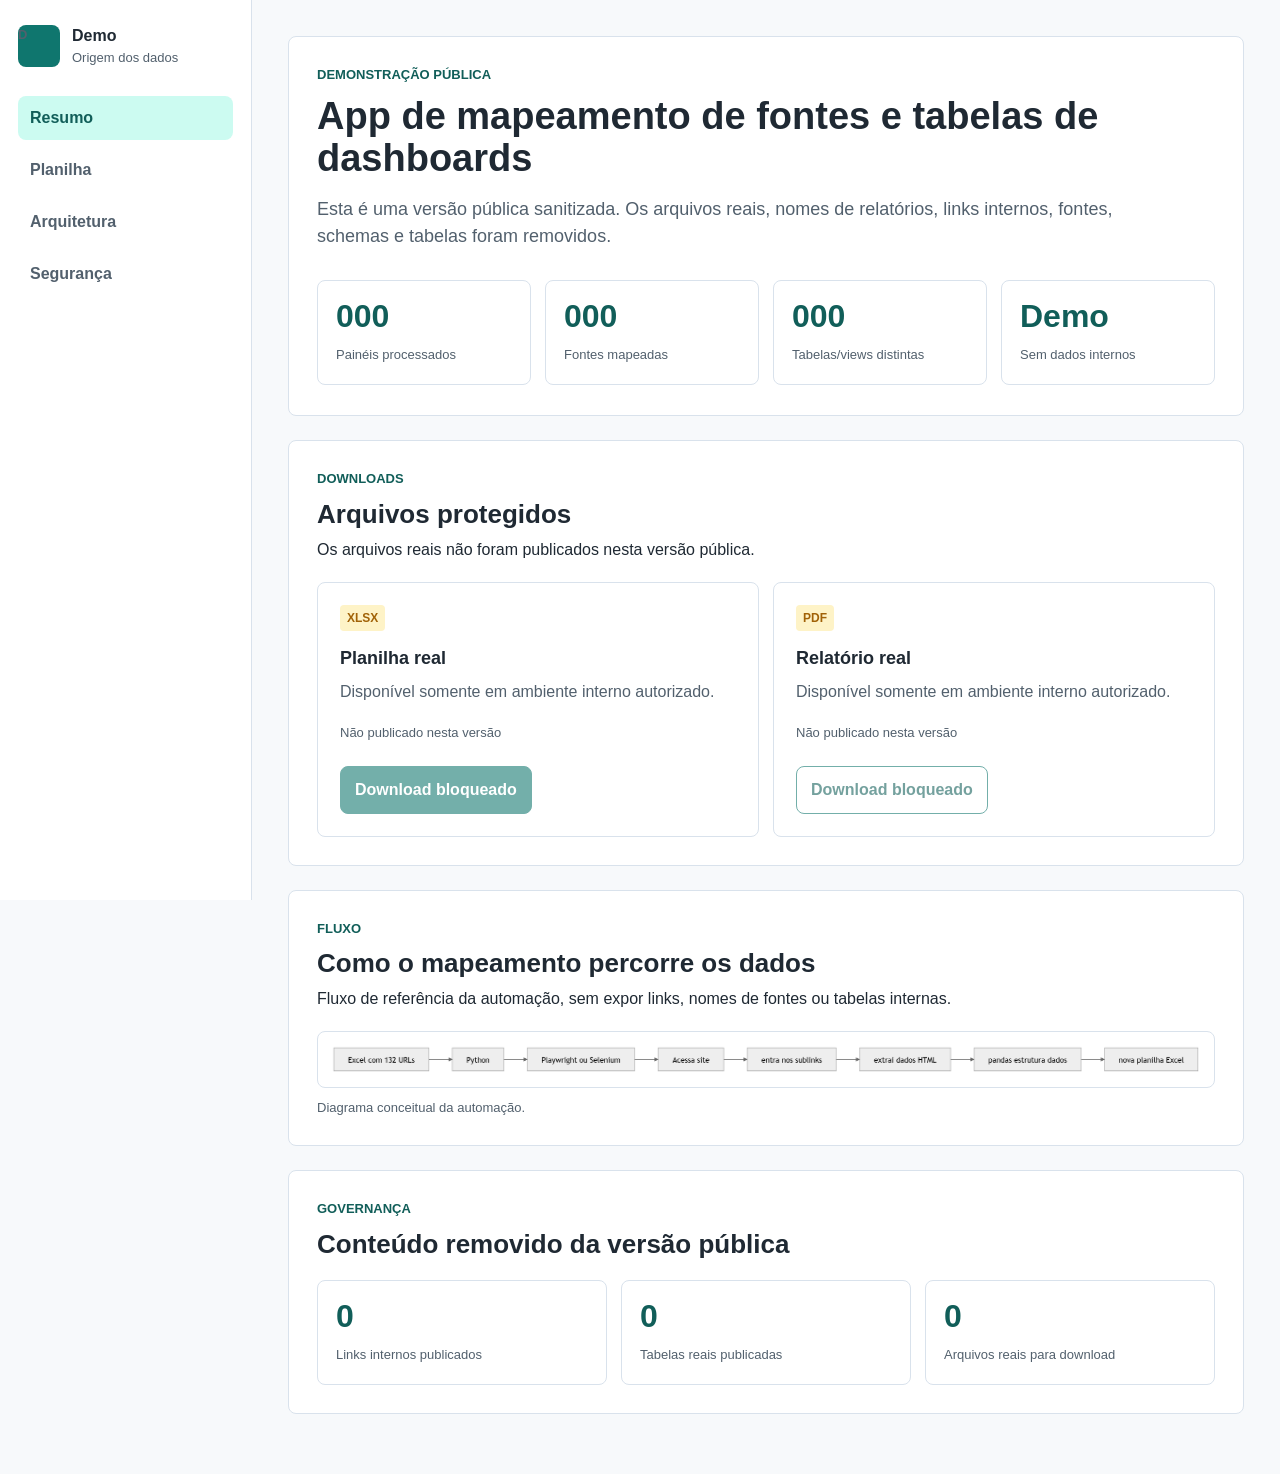
==== index.html @ f9f320c0 "Publica demo sanitizada do app" ====
<!doctype html>
<html lang="pt-BR">
<head>
  <meta charset="utf-8">
  <meta name="viewport" content="width=device-width, initial-scale=1">
  <title>Demo - Mapeamento de Dashboards</title>
  <link rel="stylesheet" href="./styles.css">
</head>
<body>
  <aside class="sidebar" aria-label="Menu principal">
    <div class="brand">
      <span class="brand-mark">D</span>
      <div>
        <strong>Demo</strong>
        <span>Origem dos dados</span>
      </div>
    </div>

    <nav>
      <a class="nav-item active" href="#resumo">Resumo</a>
      <a class="nav-item" href="#planilha">Planilha</a>
      <a class="nav-item" href="#arquitetura">Arquitetura</a>
      <a class="nav-item" href="#seguranca">Segurança</a>
    </nav>
  </aside>

  <main class="content">
    <section class="intro" id="resumo">
      <p class="eyebrow">Demonstração pública</p>
      <h1>App de mapeamento de fontes e tabelas de dashboards</h1>
      <p class="lead">
        Esta é uma versão pública sanitizada. Os arquivos reais, nomes de relatórios, links internos, fontes, schemas e tabelas foram removidos.
      </p>

      <div class="metrics" aria-label="Números de demonstração">
        <article class="metric">
          <strong>000</strong>
          <span>Painéis processados</span>
        </article>
        <article class="metric">
          <strong>000</strong>
          <span>Fontes mapeadas</span>
        </article>
        <article class="metric">
          <strong>000</strong>
          <span>Tabelas/views distintas</span>
        </article>
        <article class="metric">
          <strong>Demo</strong>
          <span>Sem dados internos</span>
        </article>
      </div>
    </section>

    <section id="planilha" class="section-block">
      <div class="section-heading">
        <p class="eyebrow">Downloads</p>
        <h2>Arquivos protegidos</h2>
        <p>Os arquivos reais não foram publicados nesta versão pública.</p>
      </div>

      <div class="download-grid">
        <article class="download-card">
          <div>
            <span class="file-type">XLSX</span>
            <h3>Planilha real</h3>
            <p>Disponível somente em ambiente interno autorizado.</p>
            <span class="file-meta">Não publicado nesta versão</span>
          </div>
          <button class="button disabled" type="button" disabled>Download bloqueado</button>
        </article>

        <article class="download-card">
          <div>
            <span class="file-type">PDF</span>
            <h3>Relatório real</h3>
            <p>Disponível somente em ambiente interno autorizado.</p>
            <span class="file-meta">Não publicado nesta versão</span>
          </div>
          <button class="button secondary disabled" type="button" disabled>Download bloqueado</button>
        </article>
      </div>
    </section>

    <section id="arquitetura" class="section-block">
      <div class="section-heading">
        <p class="eyebrow">Fluxo</p>
        <h2>Como o mapeamento percorre os dados</h2>
        <p>Fluxo de referência da automação, sem expor links, nomes de fontes ou tabelas internas.</p>
      </div>
      <figure class="architecture">
        <img src="./assets/arquitetura_automacao.png" alt="Fluxo da automação de mapeamento de dashboards">
        <figcaption>Diagrama conceitual da automação.</figcaption>
      </figure>
    </section>

    <section id="seguranca" class="section-block">
      <div class="section-heading">
        <p class="eyebrow">Governança</p>
        <h2>Conteúdo removido da versão pública</h2>
      </div>

      <div class="review-list">
        <article>
          <strong>0</strong>
          <span>Links internos publicados</span>
        </article>
        <article>
          <strong>0</strong>
          <span>Tabelas reais publicadas</span>
        </article>
        <article>
          <strong>0</strong>
          <span>Arquivos reais para download</span>
        </article>
      </div>
    </section>
  </main>
</body>
</html>
---- styles.css ----
:root {
  --ink: #1f2933;
  --muted: #52606d;
  --line: #d9e2ec;
  --panel: #ffffff;
  --page: #f7f9fb;
  --accent: #0f766e;
  --accent-strong: #115e59;
  --accent-soft: #ccfbf1;
  --gold: #a16207;
  --radius: 8px;
}

* {
  box-sizing: border-box;
}

html {
  scroll-behavior: smooth;
}

body {
  background: var(--page);
  color: var(--ink);
  font-family: Arial, Helvetica, sans-serif;
  font-size: 16px;
  letter-spacing: 0;
  line-height: 1.5;
  margin: 0;
}

.sidebar {
  background: #ffffff;
  border-right: 1px solid var(--line);
  bottom: 0;
  display: flex;
  flex-direction: column;
  gap: 28px;
  left: 0;
  padding: 24px 18px;
  position: fixed;
  top: 0;
  width: 252px;
  z-index: 10;
}

.brand {
  align-items: center;
  display: flex;
  gap: 12px;
}

.brand-mark {
  align-items: center;
  background: var(--accent);
  border-radius: var(--radius);
  color: #ffffff;
  display: inline-flex;
  font-weight: 700;
  height: 42px;
  justify-content: center;
  width: 42px;
}

.brand strong,
.brand span {
  display: block;
}

.brand span {
  color: var(--muted);
  font-size: 13px;
}

nav {
  display: grid;
  gap: 8px;
}

.nav-item {
  border-radius: var(--radius);
  color: var(--muted);
  font-weight: 700;
  padding: 10px 12px;
  text-decoration: none;
}

.nav-item:hover,
.nav-item.active {
  background: var(--accent-soft);
  color: var(--accent-strong);
}

.content {
  margin-left: 252px;
  padding: 36px;
}

.intro,
.section-block {
  background: var(--panel);
  border: 1px solid var(--line);
  border-radius: var(--radius);
  margin: 0 0 24px;
  padding: 28px;
}

.intro {
  min-height: 380px;
}

.eyebrow {
  color: var(--accent-strong);
  font-size: 13px;
  font-weight: 700;
  letter-spacing: 0;
  margin: 0 0 10px;
  text-transform: uppercase;
}

h1,
h2,
h3,
p {
  margin-top: 0;
}

h1 {
  font-size: 38px;
  line-height: 1.12;
  margin-bottom: 16px;
  max-width: 880px;
}

h2 {
  font-size: 26px;
  line-height: 1.2;
  margin-bottom: 8px;
}

h3 {
  font-size: 18px;
  margin-bottom: 8px;
}

.lead {
  color: var(--muted);
  font-size: 18px;
  max-width: 820px;
}

.metrics,
.download-grid,
.review-list {
  display: grid;
  gap: 14px;
}

.metrics {
  grid-template-columns: repeat(4, minmax(0, 1fr));
  margin-top: 30px;
}

.download-grid {
  grid-template-columns: repeat(2, minmax(0, 1fr));
}

.review-list {
  grid-template-columns: repeat(3, minmax(0, 1fr));
}

.metric,
.download-card,
.review-list article {
  border: 1px solid var(--line);
  border-radius: var(--radius);
  padding: 18px;
}

.metric strong,
.review-list strong {
  color: var(--accent-strong);
  display: block;
  font-size: 32px;
  line-height: 1.1;
  margin-bottom: 8px;
}

.metric span,
.file-meta,
figcaption,
.review-list span {
  color: var(--muted);
  font-size: 13px;
}

.section-heading {
  margin-bottom: 20px;
  max-width: 760px;
}

.download-card {
  display: flex;
  flex-direction: column;
  justify-content: space-between;
  min-height: 246px;
  padding: 22px;
}

.file-type {
  background: #fef3c7;
  border-radius: 4px;
  color: var(--gold);
  display: inline-block;
  font-size: 12px;
  font-weight: 700;
  margin-bottom: 14px;
  padding: 4px 7px;
}

.download-card p {
  color: var(--muted);
}

.button {
  align-items: center;
  background: var(--accent);
  border: 1px solid var(--accent);
  border-radius: var(--radius);
  color: #ffffff;
  display: inline-flex;
  font: inherit;
  font-weight: 700;
  justify-content: center;
  margin-top: 22px;
  min-height: 44px;
  padding: 11px 14px;
  width: fit-content;
}

.button.secondary {
  background: #ffffff;
  color: var(--accent-strong);
}

.button.disabled {
  cursor: not-allowed;
  opacity: 0.58;
}

.architecture {
  margin: 0;
}

.architecture img {
  background: #ffffff;
  border: 1px solid var(--line);
  border-radius: var(--radius);
  display: block;
  height: auto;
  max-width: 100%;
  padding: 12px;
}

.architecture figcaption {
  margin-top: 10px;
}

@media (max-width: 920px) {
  .sidebar {
    border-bottom: 1px solid var(--line);
    border-right: 0;
    bottom: auto;
    position: sticky;
    width: 100%;
  }

  nav {
    grid-template-columns: repeat(4, minmax(0, 1fr));
  }

  .content {
    margin-left: 0;
    padding: 18px;
  }

  h1 {
    font-size: 30px;
  }

  .metrics,
  .download-grid,
  .review-list {
    grid-template-columns: 1fr;
  }
}
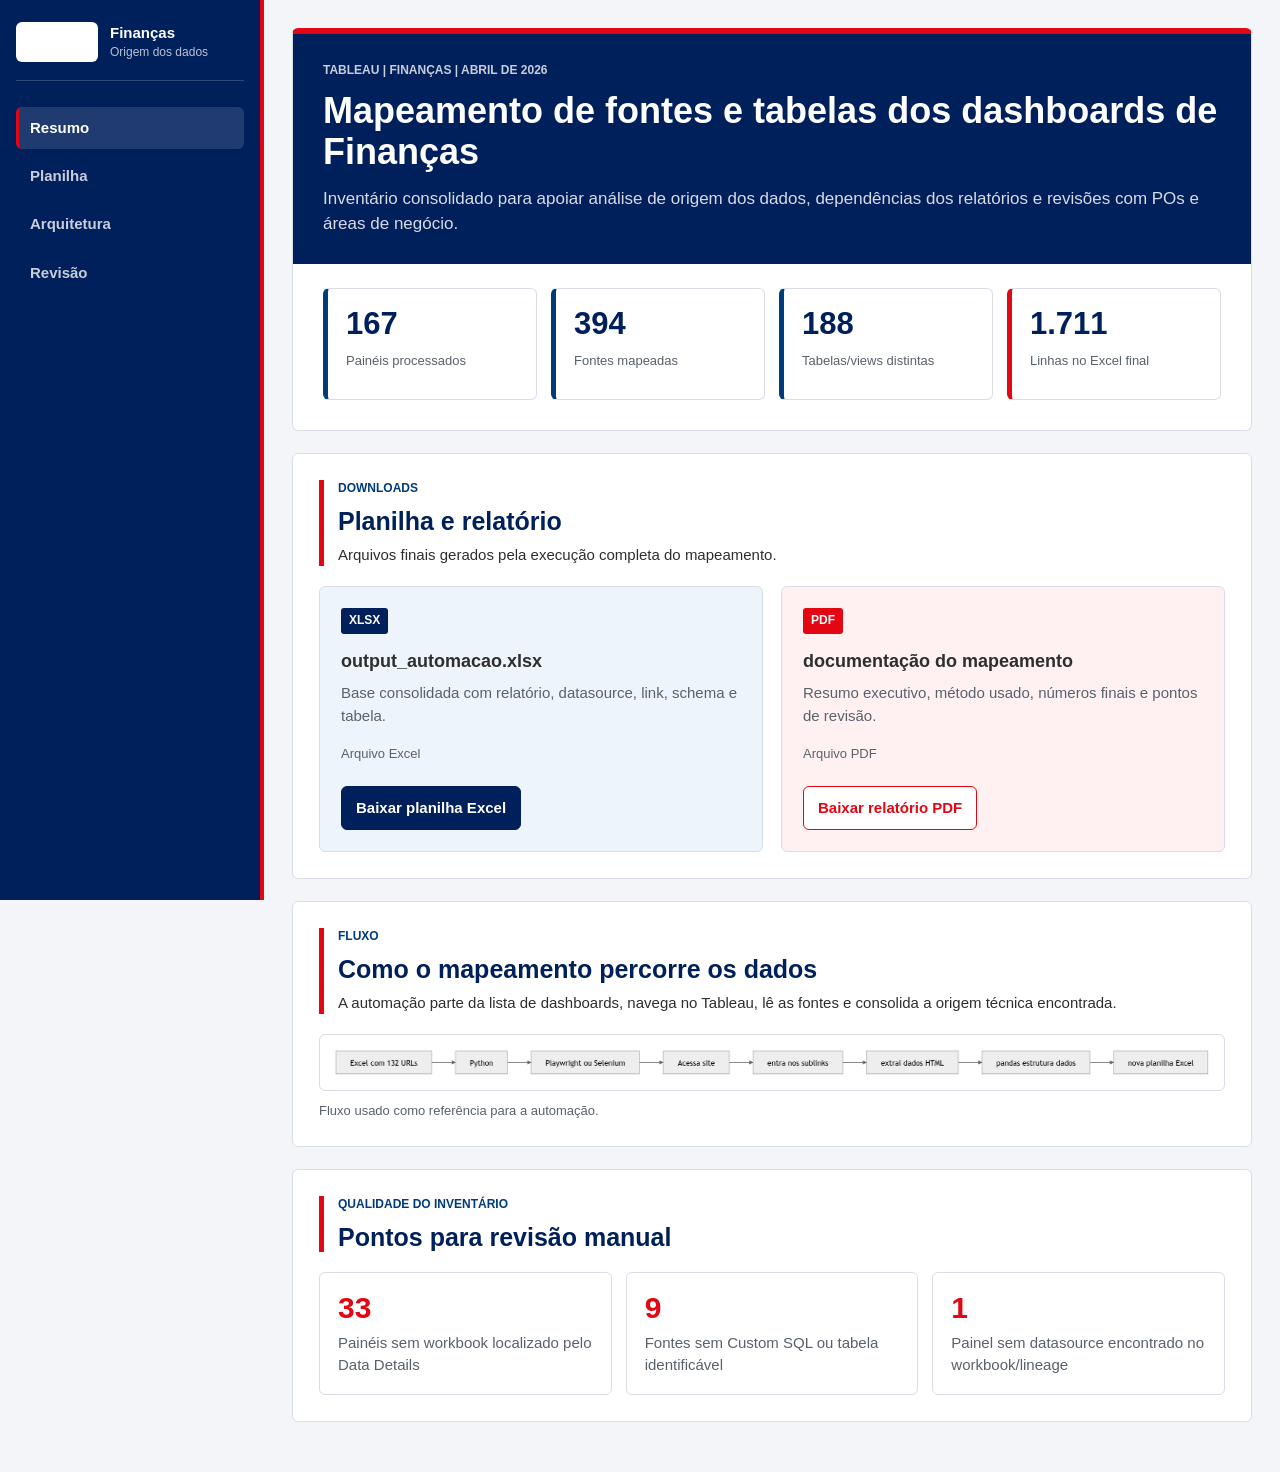
==== commit ce7fe1a8: "Ajusta UI para design system Sodexo" ====
--- a/index.html
+++ b/index.html
@@ -3,15 +3,15 @@
 <head>
   <meta charset="utf-8">
   <meta name="viewport" content="width=device-width, initial-scale=1">
-  <title>Demo - Mapeamento de Dashboards</title>
+  <title>Mapeamento de Dashboards de Finanças</title>
   <link rel="stylesheet" href="./styles.css">
 </head>
 <body>
   <aside class="sidebar" aria-label="Menu principal">
     <div class="brand">
-      <span class="brand-mark">D</span>
+      <span class="brand-mark">sodexo</span>
       <div>
-        <strong>Demo</strong>
+        <strong>Finanças</strong>
         <span>Origem dos dados</span>
       </div>
     </div>
@@ -20,34 +20,34 @@
       <a class="nav-item active" href="#resumo">Resumo</a>
       <a class="nav-item" href="#planilha">Planilha</a>
       <a class="nav-item" href="#arquitetura">Arquitetura</a>
-      <a class="nav-item" href="#seguranca">Segurança</a>
+      <a class="nav-item" href="#revisao">Revisão</a>
     </nav>
   </aside>
 
   <main class="content">
     <section class="intro" id="resumo">
-      <p class="eyebrow">Demonstração pública</p>
-      <h1>App de mapeamento de fontes e tabelas de dashboards</h1>
+      <p class="eyebrow">Tableau | Finanças | Abril de 2026</p>
+      <h1>Mapeamento de fontes e tabelas dos dashboards de Finanças</h1>
       <p class="lead">
-        Esta é uma versão pública sanitizada. Os arquivos reais, nomes de relatórios, links internos, fontes, schemas e tabelas foram removidos.
+        Inventário consolidado para apoiar análise de origem dos dados, dependências dos relatórios e revisões com POs e áreas de negócio.
       </p>
 
-      <div class="metrics" aria-label="Números de demonstração">
+      <div class="metrics" aria-label="Números da execução">
         <article class="metric">
-          <strong>000</strong>
+          <strong data-metric="paineis">167</strong>
           <span>Painéis processados</span>
         </article>
         <article class="metric">
-          <strong>000</strong>
+          <strong data-metric="fontes">394</strong>
           <span>Fontes mapeadas</span>
         </article>
         <article class="metric">
-          <strong>000</strong>
+          <strong data-metric="tabelas">188</strong>
           <span>Tabelas/views distintas</span>
         </article>
         <article class="metric">
-          <strong>Demo</strong>
-          <span>Sem dados internos</span>
+          <strong data-metric="linhas">1.711</strong>
+          <span>Linhas no Excel final</span>
         </article>
       </div>
     </section>
@@ -55,29 +55,29 @@
     <section id="planilha" class="section-block">
       <div class="section-heading">
         <p class="eyebrow">Downloads</p>
-        <h2>Arquivos protegidos</h2>
-        <p>Os arquivos reais não foram publicados nesta versão pública.</p>
+        <h2>Planilha e relatório</h2>
+        <p>Arquivos finais gerados pela execução completa do mapeamento.</p>
       </div>
 
       <div class="download-grid">
         <article class="download-card">
           <div>
             <span class="file-type">XLSX</span>
-            <h3>Planilha real</h3>
-            <p>Disponível somente em ambiente interno autorizado.</p>
-            <span class="file-meta">Não publicado nesta versão</span>
+            <h3>output_automacao.xlsx</h3>
+            <p>Base consolidada com relatório, datasource, link, schema e tabela.</p>
+            <span class="file-meta" data-file="excel">Arquivo Excel</span>
           </div>
-          <button class="button disabled" type="button" disabled>Download bloqueado</button>
+          <a class="button" href="./downloads/output_automacao.xlsx" download>Baixar planilha Excel</a>
         </article>
 
         <article class="download-card">
           <div>
             <span class="file-type">PDF</span>
-            <h3>Relatório real</h3>
-            <p>Disponível somente em ambiente interno autorizado.</p>
-            <span class="file-meta">Não publicado nesta versão</span>
+            <h3>documentação do mapeamento</h3>
+            <p>Resumo executivo, método usado, números finais e pontos de revisão.</p>
+            <span class="file-meta" data-file="pdf">Arquivo PDF</span>
           </div>
-          <button class="button secondary disabled" type="button" disabled>Download bloqueado</button>
+          <a class="button secondary" href="./downloads/documentacao_mapeamento_dashboards_financas.pdf" download>Baixar relatório PDF</a>
         </article>
       </div>
     </section>
@@ -86,35 +86,37 @@
       <div class="section-heading">
         <p class="eyebrow">Fluxo</p>
         <h2>Como o mapeamento percorre os dados</h2>
-        <p>Fluxo de referência da automação, sem expor links, nomes de fontes ou tabelas internas.</p>
+        <p>A automação parte da lista de dashboards, navega no Tableau, lê as fontes e consolida a origem técnica encontrada.</p>
       </div>
       <figure class="architecture">
         <img src="./assets/arquitetura_automacao.png" alt="Fluxo da automação de mapeamento de dashboards">
-        <figcaption>Diagrama conceitual da automação.</figcaption>
+        <figcaption>Fluxo usado como referência para a automação.</figcaption>
       </figure>
     </section>
 
-    <section id="seguranca" class="section-block">
+    <section id="revisao" class="section-block">
       <div class="section-heading">
-        <p class="eyebrow">Governança</p>
-        <h2>Conteúdo removido da versão pública</h2>
+        <p class="eyebrow">Qualidade do inventário</p>
+        <h2>Pontos para revisão manual</h2>
       </div>
 
       <div class="review-list">
         <article>
-          <strong>0</strong>
-          <span>Links internos publicados</span>
+          <strong>33</strong>
+          <span>Painéis sem workbook localizado pelo Data Details</span>
         </article>
         <article>
-          <strong>0</strong>
-          <span>Tabelas reais publicadas</span>
+          <strong>9</strong>
+          <span>Fontes sem Custom SQL ou tabela identificável</span>
         </article>
         <article>
-          <strong>0</strong>
-          <span>Arquivos reais para download</span>
+          <strong>1</strong>
+          <span>Painel sem datasource encontrado no workbook/lineage</span>
         </article>
       </div>
     </section>
   </main>
+
+  <script src="./app.js"></script>
 </body>
 </html>
--- a/styles.css
+++ b/styles.css
@@ -1,14 +1,15 @@
 :root {
-  --ink: #1f2933;
-  --muted: #52606d;
-  --line: #d9e2ec;
+  --sodexo-blue: #00205b;
+  --sodexo-blue-2: #003b7a;
+  --sodexo-red: #e30613;
+  --ink: #2e2e2e;
+  --muted: #59616b;
+  --line: #d8dde6;
   --panel: #ffffff;
-  --page: #f7f9fb;
-  --accent: #0f766e;
-  --accent-strong: #115e59;
-  --accent-soft: #ccfbf1;
-  --gold: #a16207;
-  --radius: 8px;
+  --page: #f3f5f8;
+  --soft-blue: #eef4fb;
+  --soft-red: #fff1f2;
+  --radius: 6px;
 }
 
 * {
@@ -23,43 +24,52 @@
   background: var(--page);
   color: var(--ink);
   font-family: Arial, Helvetica, sans-serif;
-  font-size: 16px;
+  font-size: 15px;
   letter-spacing: 0;
-  line-height: 1.5;
+  line-height: 1.48;
   margin: 0;
 }
 
+a {
+  color: inherit;
+}
+
 .sidebar {
-  background: #ffffff;
-  border-right: 1px solid var(--line);
+  background: var(--sodexo-blue);
+  border-right: 4px solid var(--sodexo-red);
   bottom: 0;
+  color: #ffffff;
   display: flex;
   flex-direction: column;
-  gap: 28px;
+  gap: 26px;
   left: 0;
-  padding: 24px 18px;
+  padding: 22px 16px;
   position: fixed;
   top: 0;
-  width: 252px;
+  width: 264px;
   z-index: 10;
 }
 
 .brand {
   align-items: center;
+  border-bottom: 1px solid rgba(255, 255, 255, 0.18);
   display: flex;
   gap: 12px;
+  padding-bottom: 18px;
 }
 
 .brand-mark {
   align-items: center;
-  background: var(--accent);
-  border-radius: var(--radius);
-  color: #ffffff;
+  background: #ffffff;
+  border-radius: var(--radius);
+  color: var(--sodexo-blue);
   display: inline-flex;
+  font-size: 13px;
   font-weight: 700;
-  height: 42px;
+  height: 40px;
   justify-content: center;
-  width: 42px;
+  text-transform: lowercase;
+  width: 82px;
 }
 
 .brand strong,
@@ -67,33 +77,44 @@
   display: block;
 }
 
+.brand strong {
+  font-size: 15px;
+}
+
 .brand span {
-  color: var(--muted);
-  font-size: 13px;
+  color: rgba(255, 255, 255, 0.72);
+  font-size: 12px;
 }
 
 nav {
   display: grid;
-  gap: 8px;
-}
-
-.nav-item {
-  border-radius: var(--radius);
-  color: var(--muted);
+  gap: 6px;
+}
+
+.nav-item,
+.logout {
+  border-left: 3px solid transparent;
+  border-radius: var(--radius);
+  color: rgba(255, 255, 255, 0.78);
   font-weight: 700;
-  padding: 10px 12px;
+  padding: 10px 11px;
   text-decoration: none;
 }
 
 .nav-item:hover,
 .nav-item.active {
-  background: var(--accent-soft);
-  color: var(--accent-strong);
+  background: rgba(255, 255, 255, 0.12);
+  border-left-color: var(--sodexo-red);
+  color: #ffffff;
+}
+
+.logout {
+  margin-top: auto;
 }
 
 .content {
-  margin-left: 252px;
-  padding: 36px;
+  margin-left: 264px;
+  padding: 28px;
 }
 
 .intro,
@@ -101,20 +122,56 @@
   background: var(--panel);
   border: 1px solid var(--line);
   border-radius: var(--radius);
-  margin: 0 0 24px;
-  padding: 28px;
+  margin: 0 0 22px;
 }
 
 .intro {
-  min-height: 380px;
+  border-top: 6px solid var(--sodexo-red);
+  min-height: 360px;
+  overflow: hidden;
+  padding: 0;
+}
+
+.intro > .eyebrow,
+.intro > h1,
+.intro > .lead {
+  background: var(--sodexo-blue);
+  color: #ffffff;
+  margin: 0;
+  padding-left: 30px;
+  padding-right: 30px;
+}
+
+.intro > .eyebrow {
+  color: rgba(255, 255, 255, 0.78);
+  padding-top: 28px;
+}
+
+.intro > h1 {
+  font-size: 36px;
+  line-height: 1.14;
+  max-width: none;
+  padding-bottom: 14px;
+  padding-top: 10px;
+}
+
+.intro > .lead {
+  color: rgba(255, 255, 255, 0.84);
+  font-size: 17px;
+  max-width: none;
+  padding-bottom: 28px;
+}
+
+.section-block {
+  padding: 26px;
 }
 
 .eyebrow {
-  color: var(--accent-strong);
-  font-size: 13px;
+  color: var(--sodexo-blue-2);
+  font-size: 12px;
   font-weight: 700;
   letter-spacing: 0;
-  margin: 0 0 10px;
+  margin: 0 0 8px;
   text-transform: uppercase;
 }
 
@@ -126,96 +183,111 @@
 }
 
 h1 {
-  font-size: 38px;
+  font-size: 36px;
   line-height: 1.12;
   margin-bottom: 16px;
-  max-width: 880px;
+  max-width: 920px;
 }
 
 h2 {
-  font-size: 26px;
+  color: var(--sodexo-blue);
+  font-size: 25px;
   line-height: 1.2;
   margin-bottom: 8px;
 }
 
 h3 {
+  color: var(--ink);
   font-size: 18px;
   margin-bottom: 8px;
 }
 
 .lead {
   color: var(--muted);
-  font-size: 18px;
-  max-width: 820px;
-}
-
-.metrics,
-.download-grid,
-.review-list {
+  font-size: 17px;
+  max-width: 860px;
+}
+
+.metrics {
   display: grid;
   gap: 14px;
-}
-
-.metrics {
   grid-template-columns: repeat(4, minmax(0, 1fr));
-  margin-top: 30px;
-}
-
-.download-grid {
-  grid-template-columns: repeat(2, minmax(0, 1fr));
-}
-
-.review-list {
-  grid-template-columns: repeat(3, minmax(0, 1fr));
-}
-
-.metric,
-.download-card,
-.review-list article {
+  padding: 24px 30px 30px;
+}
+
+.metric {
+  background: #ffffff;
   border: 1px solid var(--line);
-  border-radius: var(--radius);
+  border-left: 5px solid var(--sodexo-blue-2);
+  border-radius: var(--radius);
+  min-height: 112px;
   padding: 18px;
 }
 
-.metric strong,
-.review-list strong {
-  color: var(--accent-strong);
+.metric:nth-child(4) {
+  border-left-color: var(--sodexo-red);
+}
+
+.metric strong {
+  color: var(--sodexo-blue);
   display: block;
-  font-size: 32px;
+  font-size: 31px;
   line-height: 1.1;
   margin-bottom: 8px;
 }
 
 .metric span,
 .file-meta,
-figcaption,
-.review-list span {
+figcaption {
   color: var(--muted);
   font-size: 13px;
 }
 
 .section-heading {
+  border-left: 5px solid var(--sodexo-red);
   margin-bottom: 20px;
-  max-width: 760px;
+  max-width: 820px;
+  padding-left: 14px;
+}
+
+.download-grid {
+  display: grid;
+  gap: 18px;
+  grid-template-columns: repeat(2, minmax(0, 1fr));
 }
 
 .download-card {
+  background: #ffffff;
+  border: 1px solid var(--line);
+  border-radius: var(--radius);
   display: flex;
   flex-direction: column;
   justify-content: space-between;
-  min-height: 246px;
-  padding: 22px;
+  min-height: 232px;
+  padding: 21px;
+}
+
+.download-card:first-child {
+  background: var(--soft-blue);
+}
+
+.download-card:nth-child(2) {
+  background: var(--soft-red);
 }
 
 .file-type {
-  background: #fef3c7;
-  border-radius: 4px;
-  color: var(--gold);
+  background: var(--sodexo-blue);
+  border-radius: 3px;
+  color: #ffffff;
   display: inline-block;
   font-size: 12px;
   font-weight: 700;
   margin-bottom: 14px;
-  padding: 4px 7px;
+  padding: 4px 8px;
+}
+
+.download-card:nth-child(2) .file-type {
+  background: var(--sodexo-red);
 }
 
 .download-card p {
@@ -224,28 +296,33 @@
 
 .button {
   align-items: center;
-  background: var(--accent);
-  border: 1px solid var(--accent);
+  background: var(--sodexo-blue);
+  border: 1px solid var(--sodexo-blue);
   border-radius: var(--radius);
   color: #ffffff;
   display: inline-flex;
-  font: inherit;
   font-weight: 700;
   justify-content: center;
   margin-top: 22px;
-  min-height: 44px;
-  padding: 11px 14px;
+  min-height: 42px;
+  padding: 10px 14px;
+  text-decoration: none;
   width: fit-content;
 }
 
+.button:hover {
+  background: var(--sodexo-blue-2);
+}
+
 .button.secondary {
   background: #ffffff;
-  color: var(--accent-strong);
-}
-
-.button.disabled {
-  cursor: not-allowed;
-  opacity: 0.58;
+  border-color: var(--sodexo-red);
+  color: var(--sodexo-red);
+}
+
+.button.secondary:hover {
+  background: var(--sodexo-red);
+  color: #ffffff;
 }
 
 .architecture {
@@ -266,9 +343,34 @@
   margin-top: 10px;
 }
 
+.review-list {
+  display: grid;
+  gap: 14px;
+  grid-template-columns: repeat(3, minmax(0, 1fr));
+}
+
+.review-list article {
+  background: #ffffff;
+  border: 1px solid var(--line);
+  border-radius: var(--radius);
+  padding: 18px;
+}
+
+.review-list strong {
+  color: var(--sodexo-red);
+  display: block;
+  font-size: 30px;
+  line-height: 1.1;
+  margin-bottom: 8px;
+}
+
+.review-list span {
+  color: var(--muted);
+}
+
 @media (max-width: 920px) {
   .sidebar {
-    border-bottom: 1px solid var(--line);
+    border-bottom: 4px solid var(--sodexo-red);
     border-right: 0;
     bottom: auto;
     position: sticky;
@@ -279,13 +381,17 @@
     grid-template-columns: repeat(4, minmax(0, 1fr));
   }
 
+  .logout {
+    display: none;
+  }
+
   .content {
     margin-left: 0;
     padding: 18px;
   }
 
-  h1 {
-    font-size: 30px;
+  .intro > h1 {
+    font-size: 29px;
   }
 
   .metrics,
@@ -294,3 +400,28 @@
     grid-template-columns: 1fr;
   }
 }
+
+@media (max-width: 560px) {
+  .sidebar {
+    padding: 16px;
+  }
+
+  nav {
+    grid-template-columns: 1fr 1fr;
+  }
+
+  .intro > .eyebrow,
+  .intro > h1,
+  .intro > .lead {
+    padding-left: 20px;
+    padding-right: 20px;
+  }
+
+  .metrics {
+    padding: 20px;
+  }
+
+  .section-block {
+    padding: 20px;
+  }
+}
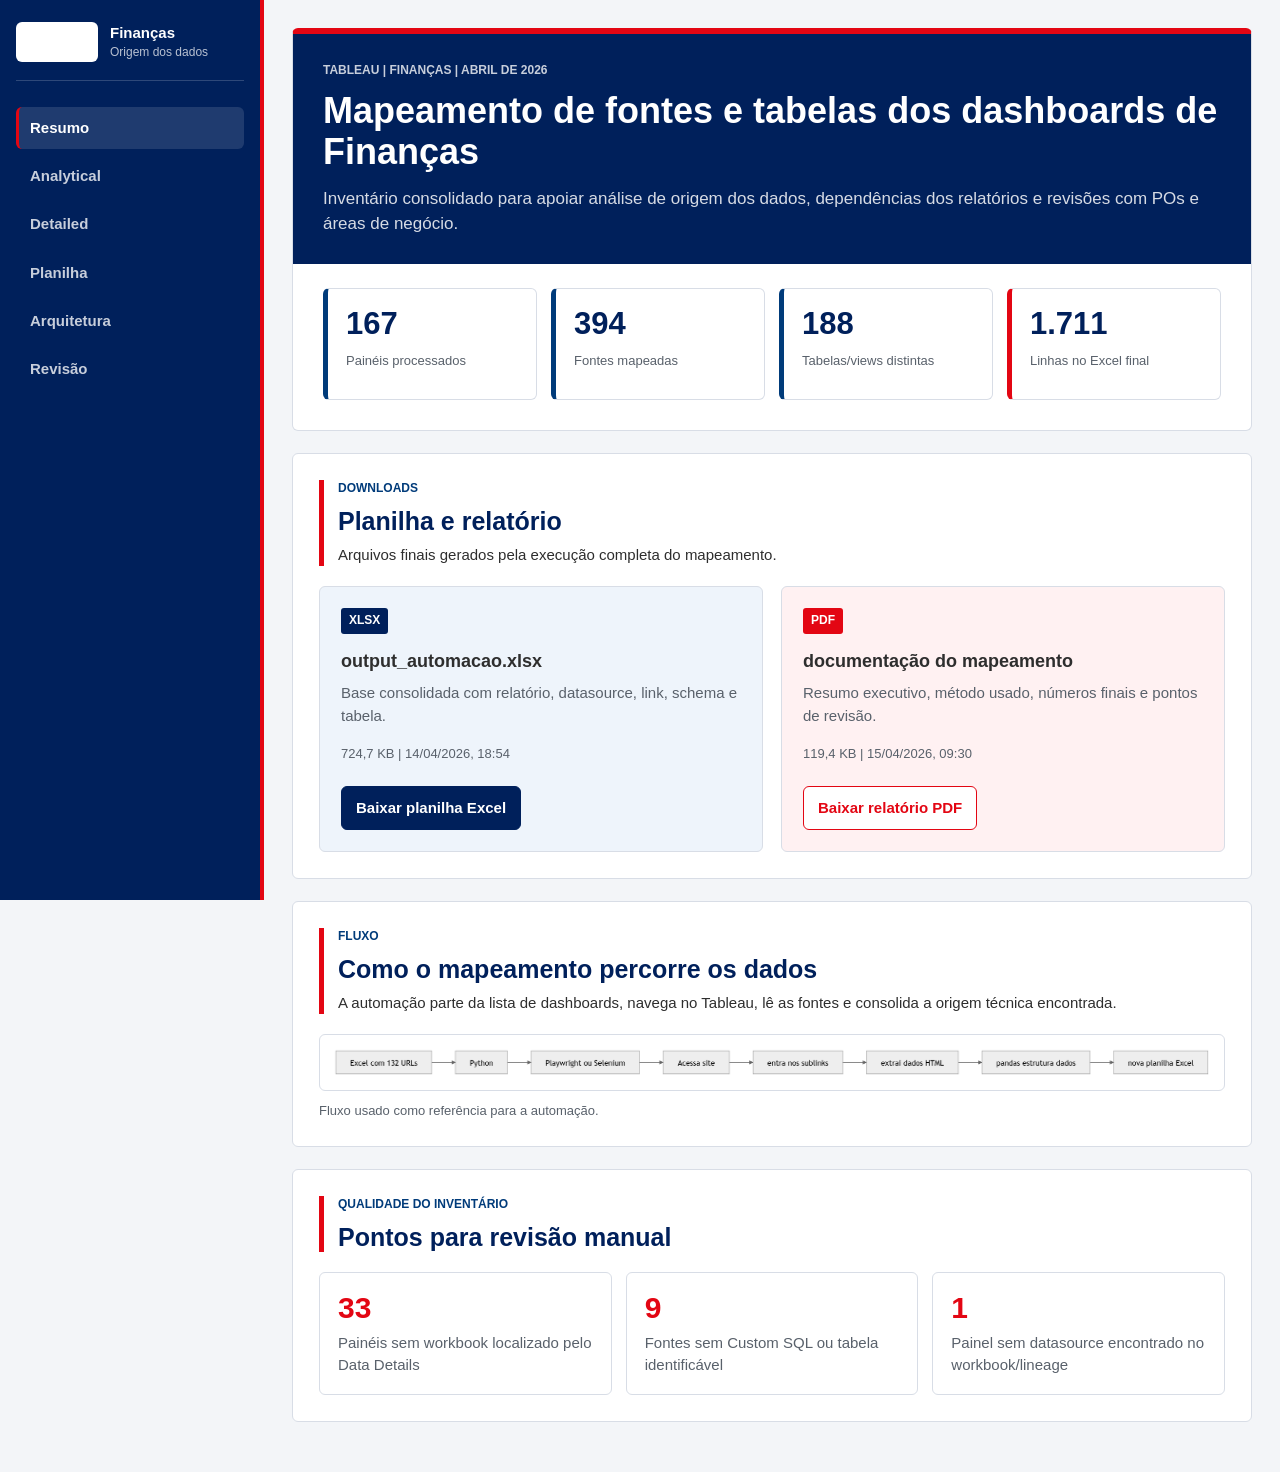
==== commit c569ddcf: "Adiciona abas analytical e detailed" ====
--- a/index.html
+++ b/index.html
@@ -4,7 +4,7 @@
   <meta charset="utf-8">
   <meta name="viewport" content="width=device-width, initial-scale=1">
   <title>Mapeamento de Dashboards de Finanças</title>
-  <link rel="stylesheet" href="./styles.css">
+  <link rel="stylesheet" href="./styles.css?v=20260415-pages">
 </head>
 <body>
   <aside class="sidebar" aria-label="Menu principal">
@@ -17,8 +17,10 @@
     </div>
 
     <nav>
-      <a class="nav-item active" href="#resumo">Resumo</a>
-      <a class="nav-item" href="#planilha">Planilha</a>
+      <a class="nav-item active" href="./index.html">Resumo</a>
+      <a class="nav-item" href="./analytical.html">Analytical</a>
+      <a class="nav-item" href="./detailed.html">Detailed</a>
+      <a class="nav-item" href="./index.html#planilha">Planilha</a>
       <a class="nav-item" href="#arquitetura">Arquitetura</a>
       <a class="nav-item" href="#revisao">Revisão</a>
     </nav>
@@ -117,6 +119,6 @@
     </section>
   </main>
 
-  <script src="./app.js"></script>
+  <script src="./app.js?v=20260415-pages"></script>
 </body>
 </html>
--- a/styles.css
+++ b/styles.css
@@ -368,6 +368,234 @@
   color: var(--muted);
 }
 
+.intro.compact {
+  min-height: 0;
+}
+
+.chart-layout {
+  display: grid;
+  gap: 18px;
+  grid-template-columns: repeat(2, minmax(0, 1fr));
+  margin-bottom: 22px;
+}
+
+.chart-card {
+  background: var(--panel);
+  border: 1px solid var(--line);
+  border-radius: var(--radius);
+  min-width: 0;
+  padding: 24px;
+}
+
+.bar-list {
+  display: grid;
+  gap: 14px;
+}
+
+.bar-row {
+  display: grid;
+  gap: 7px;
+  min-width: 0;
+}
+
+.bar-meta {
+  align-items: start;
+  display: flex;
+  gap: 12px;
+  justify-content: space-between;
+  min-width: 0;
+}
+
+.bar-label {
+  color: var(--ink);
+  min-width: 0;
+  overflow-wrap: anywhere;
+}
+
+.bar-value {
+  color: var(--sodexo-blue);
+  flex: 0 0 auto;
+  font-size: 14px;
+}
+
+.bar-track {
+  background: #e7ebf2;
+  border-radius: 999px;
+  height: 9px;
+  overflow: hidden;
+}
+
+.bar-fill {
+  background: var(--sodexo-blue-2);
+  display: block;
+  height: 100%;
+}
+
+.bar-fill.is-ok,
+.status-pill.is-ok {
+  background: #2e7d32;
+}
+
+.bar-fill.is-warning,
+.status-pill.is-warning {
+  background: #b36b00;
+}
+
+.bar-fill.is-error,
+.status-pill.is-error {
+  background: var(--sodexo-red);
+}
+
+.bar-fill.is-review,
+.status-pill.is-review {
+  background: var(--sodexo-blue-2);
+}
+
+.empty-state,
+.empty-cell,
+.muted-note {
+  color: var(--muted);
+}
+
+.filters {
+  display: grid;
+  gap: 14px;
+  grid-template-columns: 1.35fr repeat(3, minmax(0, 1fr));
+  margin-top: 18px;
+}
+
+.filters label {
+  color: var(--sodexo-blue);
+  display: grid;
+  font-size: 13px;
+  font-weight: 700;
+  gap: 7px;
+}
+
+.filters input,
+.filters select {
+  background: #ffffff;
+  border: 1px solid var(--line);
+  border-radius: var(--radius);
+  color: var(--ink);
+  font: inherit;
+  min-height: 42px;
+  min-width: 0;
+  padding: 9px 11px;
+  width: 100%;
+}
+
+.filters input:focus,
+.filters select:focus {
+  border-color: var(--sodexo-blue-2);
+  outline: 2px solid rgba(0, 59, 122, 0.16);
+}
+
+.detail-actions {
+  align-items: center;
+  display: flex;
+  gap: 14px;
+  justify-content: space-between;
+  margin: 22px 0 14px;
+}
+
+.detail-actions span,
+.pagination span {
+  color: var(--muted);
+  font-weight: 700;
+}
+
+.table-shell {
+  border: 1px solid var(--line);
+  border-radius: var(--radius);
+  overflow-x: auto;
+  width: 100%;
+}
+
+.data-table {
+  background: #ffffff;
+  border-collapse: collapse;
+  min-width: 980px;
+  width: 100%;
+}
+
+.compact-table {
+  min-width: 720px;
+}
+
+.data-table th,
+.data-table td {
+  border-bottom: 1px solid var(--line);
+  padding: 12px 14px;
+  text-align: left;
+  vertical-align: top;
+}
+
+.data-table th {
+  background: var(--soft-blue);
+  color: var(--sodexo-blue);
+  font-size: 13px;
+  text-transform: uppercase;
+}
+
+.data-table td {
+  color: var(--ink);
+  overflow-wrap: anywhere;
+}
+
+.data-table tr:last-child td {
+  border-bottom: 0;
+}
+
+.data-table a {
+  color: var(--sodexo-blue-2);
+  font-weight: 700;
+}
+
+.wide-cell {
+  min-width: 220px;
+}
+
+.status-pill {
+  border-radius: 999px;
+  color: #ffffff;
+  display: inline-flex;
+  font-size: 12px;
+  font-weight: 700;
+  line-height: 1.2;
+  padding: 5px 8px;
+  white-space: nowrap;
+}
+
+.pagination {
+  align-items: center;
+  display: flex;
+  gap: 12px;
+  justify-content: flex-end;
+  margin-top: 16px;
+}
+
+.button.small {
+  font-size: 13px;
+  margin-top: 0;
+  min-height: 34px;
+  padding: 7px 11px;
+}
+
+.button:disabled,
+.button[disabled] {
+  cursor: not-allowed;
+  opacity: 0.48;
+}
+
+code {
+  background: var(--soft-blue);
+  border: 1px solid var(--line);
+  border-radius: 4px;
+  color: var(--sodexo-blue);
+  padding: 1px 4px;
+}
+
 @media (max-width: 920px) {
   .sidebar {
     border-bottom: 4px solid var(--sodexo-red);
@@ -396,8 +624,16 @@
 
   .metrics,
   .download-grid,
-  .review-list {
+  .review-list,
+  .chart-layout,
+  .filters {
     grid-template-columns: 1fr;
+  }
+
+  .detail-actions,
+  .pagination {
+    align-items: stretch;
+    flex-direction: column;
   }
 }
 
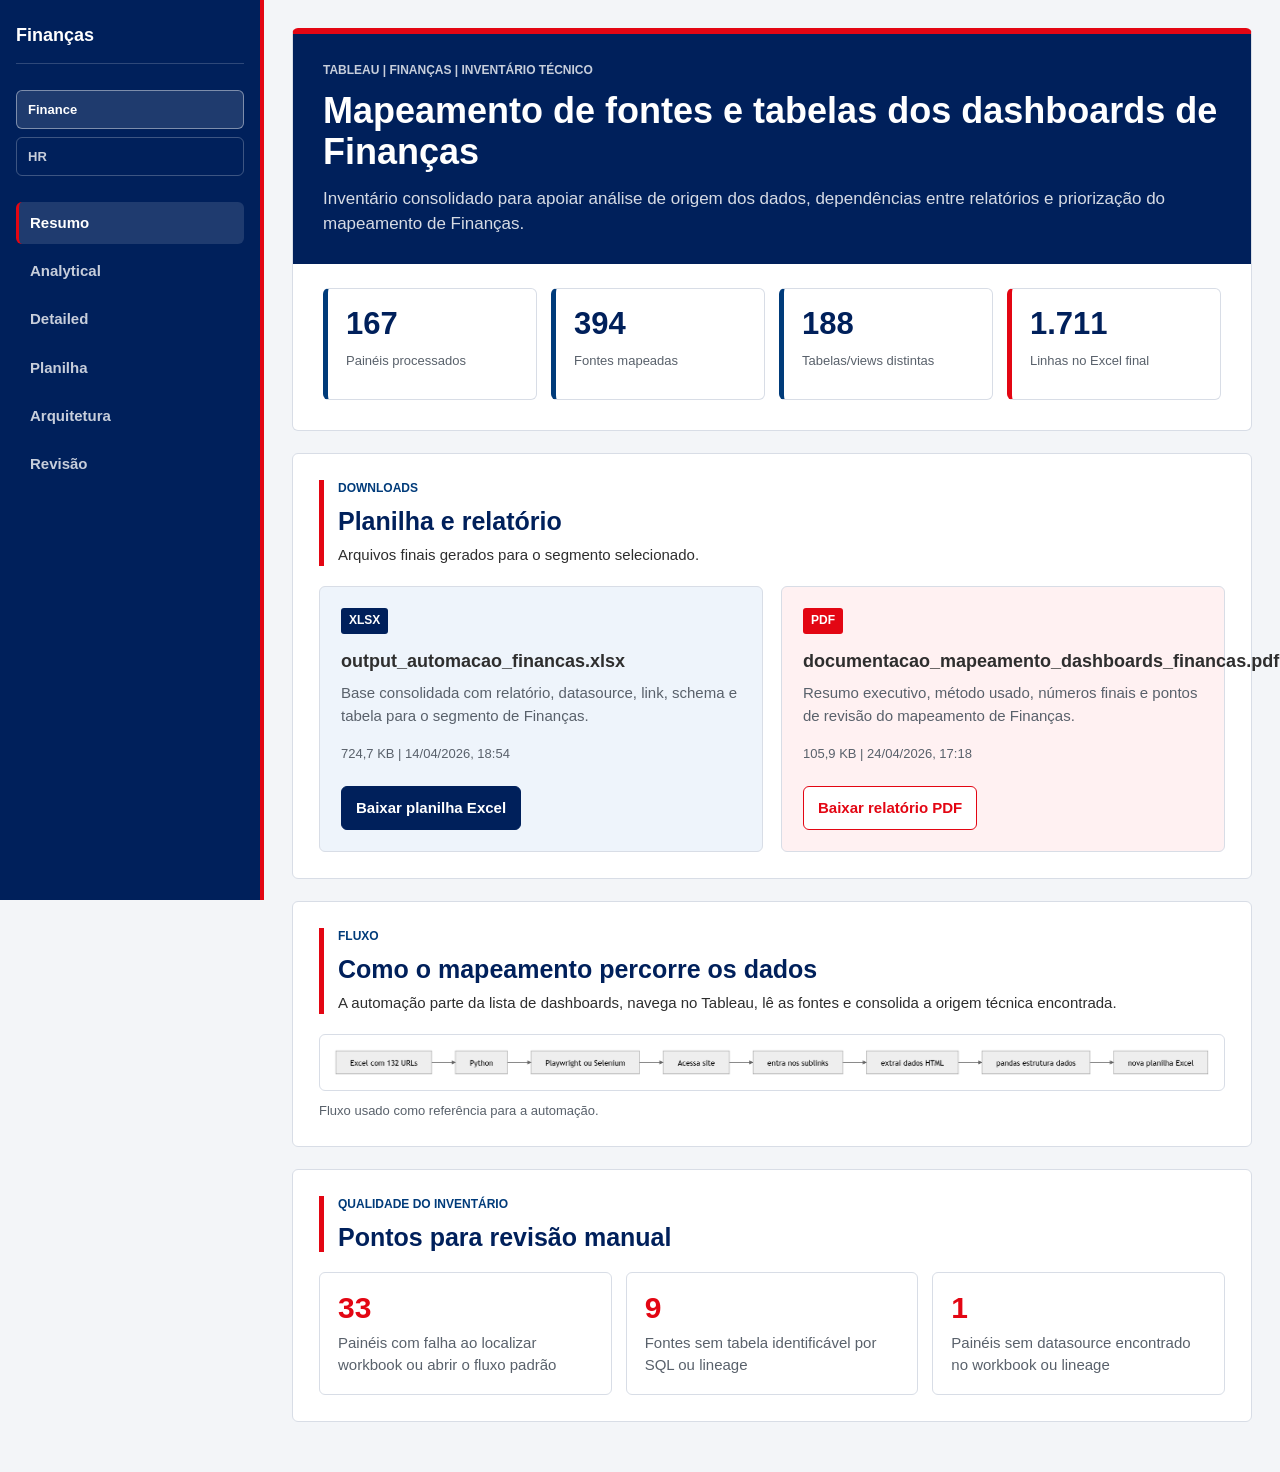
==== commit 19c06009: "Adiciona segmento HR ao app publicado" ====
--- a/index.html
+++ b/index.html
@@ -3,17 +3,20 @@
 <head>
   <meta charset="utf-8">
   <meta name="viewport" content="width=device-width, initial-scale=1">
-  <title>Mapeamento de Dashboards de Finanças</title>
-  <link rel="stylesheet" href="./styles.css?v=20260415-pages">
+  <title>Mapeamento de Dashboards Tableau</title>
+  <link rel="stylesheet" href="./styles.css?v=20260424-segments">
 </head>
-<body>
+<body data-page="summary">
   <aside class="sidebar" aria-label="Menu principal">
     <div class="brand">
-      <span class="brand-mark">sodexo</span>
       <div>
-        <strong>Finanças</strong>
-        <span>Origem dos dados</span>
+        <strong id="brandName">Finance</strong>
       </div>
+    </div>
+
+    <div class="segment-switch" aria-label="Escolher segmento">
+      <a class="segment-chip" data-segment-link="finance" href="./index.html?segment=finance">Finance</a>
+      <a class="segment-chip" data-segment-link="hr" href="./index.html?segment=hr">HR</a>
     </div>
 
     <nav>
@@ -28,27 +31,27 @@
 
   <main class="content">
     <section class="intro" id="resumo">
-      <p class="eyebrow">Tableau | Finanças | Abril de 2026</p>
-      <h1>Mapeamento de fontes e tabelas dos dashboards de Finanças</h1>
-      <p class="lead">
-        Inventário consolidado para apoiar análise de origem dos dados, dependências dos relatórios e revisões com POs e áreas de negócio.
+      <p class="eyebrow" id="summaryEyebrow">Tableau | Segmento</p>
+      <h1 id="summaryTitle">Mapeamento de fontes e tabelas dos dashboards</h1>
+      <p class="lead" id="summaryLead">
+        Inventário consolidado para leitura da origem dos dados, dependências entre relatórios e apoio à priorização do mapeamento.
       </p>
 
       <div class="metrics" aria-label="Números da execução">
         <article class="metric">
-          <strong data-metric="paineis">167</strong>
+          <strong data-metric="paineis">--</strong>
           <span>Painéis processados</span>
         </article>
         <article class="metric">
-          <strong data-metric="fontes">394</strong>
+          <strong data-metric="fontes">--</strong>
           <span>Fontes mapeadas</span>
         </article>
         <article class="metric">
-          <strong data-metric="tabelas">188</strong>
+          <strong data-metric="tabelas">--</strong>
           <span>Tabelas/views distintas</span>
         </article>
         <article class="metric">
-          <strong data-metric="linhas">1.711</strong>
+          <strong data-metric="linhas">--</strong>
           <span>Linhas no Excel final</span>
         </article>
       </div>
@@ -58,28 +61,28 @@
       <div class="section-heading">
         <p class="eyebrow">Downloads</p>
         <h2>Planilha e relatório</h2>
-        <p>Arquivos finais gerados pela execução completa do mapeamento.</p>
+        <p>Arquivos finais gerados para o segmento selecionado.</p>
       </div>
 
       <div class="download-grid">
         <article class="download-card">
           <div>
             <span class="file-type">XLSX</span>
-            <h3>output_automacao.xlsx</h3>
-            <p>Base consolidada com relatório, datasource, link, schema e tabela.</p>
+            <h3 id="excelName">output_automacao.xlsx</h3>
+            <p id="excelDescription">Base consolidada com relatório, datasource, link, schema e tabela.</p>
             <span class="file-meta" data-file="excel">Arquivo Excel</span>
           </div>
-          <a class="button" href="./downloads/output_automacao.xlsx" download>Baixar planilha Excel</a>
+          <a class="button" id="excelDownload" href="#" download>Baixar planilha Excel</a>
         </article>
 
         <article class="download-card">
           <div>
             <span class="file-type">PDF</span>
-            <h3>documentação do mapeamento</h3>
-            <p>Resumo executivo, método usado, números finais e pontos de revisão.</p>
+            <h3 id="pdfName">documentação do mapeamento</h3>
+            <p id="pdfDescription">Resumo executivo, método usado, números finais e pontos de revisão.</p>
             <span class="file-meta" data-file="pdf">Arquivo PDF</span>
           </div>
-          <a class="button secondary" href="./downloads/documentacao_mapeamento_dashboards_financas.pdf" download>Baixar relatório PDF</a>
+          <a class="button secondary" id="pdfDownload" href="#" download>Baixar relatório PDF</a>
         </article>
       </div>
     </section>
@@ -104,21 +107,21 @@
 
       <div class="review-list">
         <article>
-          <strong>33</strong>
-          <span>Painéis sem workbook localizado pelo Data Details</span>
+          <strong data-review="erros">--</strong>
+          <span id="reviewErroLabel">Painéis com falha ao localizar workbook ou abrir o fluxo padrão</span>
         </article>
         <article>
-          <strong>9</strong>
-          <span>Fontes sem Custom SQL ou tabela identificável</span>
+          <strong data-review="semTabela">--</strong>
+          <span id="reviewSemTabelaLabel">Fontes sem tabela identificável por SQL ou lineage</span>
         </article>
         <article>
-          <strong>1</strong>
-          <span>Painel sem datasource encontrado no workbook/lineage</span>
+          <strong data-review="semDatasource">--</strong>
+          <span id="reviewSemDatasourceLabel">Painéis sem datasource encontrado no workbook ou lineage</span>
         </article>
       </div>
     </section>
   </main>
 
-  <script src="./app.js?v=20260415-pages"></script>
+  <script src="./app.js?v=20260424-segments"></script>
 </body>
 </html>
--- a/styles.css
+++ b/styles.css
@@ -51,25 +51,9 @@
 }
 
 .brand {
-  align-items: center;
   border-bottom: 1px solid rgba(255, 255, 255, 0.18);
-  display: flex;
-  gap: 12px;
-  padding-bottom: 18px;
-}
-
-.brand-mark {
-  align-items: center;
-  background: #ffffff;
-  border-radius: var(--radius);
-  color: var(--sodexo-blue);
-  display: inline-flex;
-  font-size: 13px;
-  font-weight: 700;
-  height: 40px;
-  justify-content: center;
-  text-transform: lowercase;
-  width: 82px;
+  display: block;
+  padding-bottom: 14px;
 }
 
 .brand strong,
@@ -78,12 +62,40 @@
 }
 
 .brand strong {
-  font-size: 15px;
+  font-size: 18px;
 }
 
 .brand span {
   color: rgba(255, 255, 255, 0.72);
   font-size: 12px;
+}
+
+.segment-switch {
+  display: grid;
+  gap: 8px;
+}
+
+.segment-chip {
+  border: 1px solid rgba(255, 255, 255, 0.24);
+  border-radius: var(--radius);
+  color: rgba(255, 255, 255, 0.78);
+  font-size: 13px;
+  font-weight: 700;
+  padding: 9px 11px;
+  text-decoration: none;
+}
+
+.segment-chip:hover,
+.segment-chip.active {
+  background: rgba(255, 255, 255, 0.12);
+  border-color: rgba(255, 255, 255, 0.42);
+  color: #ffffff;
+}
+
+.segment-chip.is-disabled,
+.button.is-disabled {
+  cursor: not-allowed;
+  opacity: 0.48;
 }
 
 nav {
@@ -596,6 +608,680 @@
   padding: 1px 4px;
 }
 
+.similarity-section {
+  overflow: hidden;
+}
+
+.similarity-bands {
+  display: grid;
+  gap: 12px;
+  grid-template-columns: repeat(5, minmax(0, 1fr));
+  margin-bottom: 18px;
+}
+
+.similarity-band {
+  border: 1px solid transparent;
+  border-radius: var(--radius);
+  color: #ffffff;
+  cursor: pointer;
+  display: grid;
+  gap: 6px;
+  min-height: 138px;
+  padding: 15px;
+  text-align: left;
+}
+
+.similarity-band strong {
+  display: block;
+  font-size: 24px;
+  line-height: 1.1;
+}
+
+.similarity-band span,
+.similarity-band small {
+  display: block;
+}
+
+.similarity-band small {
+  color: rgba(255, 255, 255, 0.86);
+  font-size: 12px;
+  line-height: 1.35;
+}
+
+.similarity-band[aria-expanded="true"] {
+  box-shadow: 0 0 0 3px rgba(0, 32, 91, 0.18);
+  outline: 2px solid #ffffff;
+}
+
+.tone-red {
+  background: #c5161d;
+}
+
+.tone-orange {
+  background: #c75f00;
+}
+
+.tone-yellow {
+  background: #b78700;
+}
+
+.tone-lime {
+  background: #6f8f00;
+}
+
+.tone-green {
+  background: #1f7a3a;
+}
+
+.similarity-panel {
+  border-top: 1px solid var(--line);
+  padding-top: 18px;
+}
+
+.similarity-hint,
+.similarity-panel-heading p {
+  color: var(--muted);
+  margin-bottom: 0;
+}
+
+.similarity-panel-heading {
+  align-items: end;
+  display: flex;
+  gap: 18px;
+  justify-content: space-between;
+  margin-bottom: 14px;
+}
+
+.similarity-panel-heading h3 {
+  color: var(--sodexo-blue);
+  margin-bottom: 0;
+}
+
+.similarity-pair-list {
+  display: grid;
+  gap: 10px;
+  max-height: 680px;
+  overflow: auto;
+  padding-right: 4px;
+}
+
+.similarity-pair {
+  background: #ffffff;
+  border: 1px solid var(--line);
+  border-radius: var(--radius);
+  overflow: hidden;
+}
+
+.similarity-pair-toggle {
+  align-items: center;
+  background: #ffffff;
+  border: 0;
+  color: var(--ink);
+  cursor: pointer;
+  display: flex;
+  gap: 16px;
+  justify-content: space-between;
+  padding: 14px 16px;
+  text-align: left;
+  width: 100%;
+}
+
+.similarity-pair-toggle:hover,
+.similarity-pair-toggle[aria-expanded="true"] {
+  background: var(--soft-blue);
+}
+
+.similarity-reports {
+  font-weight: 700;
+  min-width: 0;
+  overflow-wrap: anywhere;
+}
+
+.similarity-stats {
+  background: var(--sodexo-blue);
+  border-radius: 999px;
+  color: #ffffff;
+  flex: 0 0 auto;
+  font-size: 12px;
+  font-weight: 700;
+  padding: 5px 8px;
+  white-space: nowrap;
+}
+
+.similarity-details {
+  border-top: 1px solid var(--line);
+  display: grid;
+  gap: 14px;
+  grid-template-columns: repeat(3, minmax(0, 1fr));
+  padding: 16px;
+}
+
+.similarity-table-group {
+  background: #ffffff;
+  border: 1px solid var(--line);
+  border-radius: var(--radius);
+  min-width: 0;
+  padding: 13px;
+}
+
+.similarity-table-group.is-common {
+  background: #eef7f0;
+  border-color: rgba(31, 122, 58, 0.32);
+}
+
+.similarity-table-group h4 {
+  color: var(--sodexo-blue);
+  font-size: 14px;
+  margin: 0 0 10px;
+}
+
+.similarity-table-group ul {
+  display: grid;
+  gap: 7px;
+  list-style: none;
+  margin: 0;
+  max-height: 240px;
+  overflow: auto;
+  padding: 0;
+}
+
+.similarity-table-group li {
+  border-bottom: 1px solid var(--line);
+  color: var(--ink);
+  overflow-wrap: anywhere;
+  padding-bottom: 7px;
+}
+
+.similarity-table-group li:last-child {
+  border-bottom: 0;
+  padding-bottom: 0;
+}
+
+.similarity-bands {
+  gap: 10px;
+}
+
+.similarity-band {
+  align-content: start;
+  min-height: 112px;
+  padding: 13px;
+}
+
+.similarity-band strong {
+  font-size: 22px;
+}
+
+.similarity-panel {
+  background: #f8fafc;
+  border: 1px solid var(--line);
+  border-radius: var(--radius);
+  padding: 0;
+}
+
+.similarity-workspace {
+  display: grid;
+  grid-template-columns: minmax(310px, 380px) minmax(0, 1fr);
+  min-height: 580px;
+}
+
+.similarity-results {
+  background: #ffffff;
+  border-right: 1px solid var(--line);
+  min-width: 0;
+  padding: 18px;
+}
+
+.similarity-results-header {
+  border-bottom: 1px solid var(--line);
+  margin-bottom: 12px;
+  padding-bottom: 12px;
+}
+
+.similarity-results-header h3 {
+  color: var(--sodexo-blue);
+  margin-bottom: 6px;
+}
+
+.similarity-results-header p {
+  color: var(--muted);
+  font-size: 13px;
+  margin-bottom: 0;
+}
+
+.similarity-opportunity-list {
+  display: grid;
+  gap: 9px;
+  max-height: 500px;
+  overflow: auto;
+  padding-right: 4px;
+}
+
+.similarity-opportunity {
+  background: #ffffff;
+  border: 1px solid var(--line);
+  border-left: 4px solid transparent;
+  border-radius: var(--radius);
+  color: var(--ink);
+  cursor: pointer;
+  display: grid;
+  gap: 8px;
+  grid-template-columns: auto minmax(0, 1fr);
+  padding: 11px;
+  text-align: left;
+  width: 100%;
+}
+
+.similarity-opportunity:hover,
+.similarity-opportunity[aria-pressed="true"] {
+  background: var(--soft-blue);
+  border-left-color: var(--sodexo-red);
+}
+
+.similarity-opportunity-score {
+  align-items: center;
+  background: var(--sodexo-blue);
+  border-radius: 999px;
+  color: #ffffff;
+  display: inline-flex;
+  font-size: 12px;
+  font-weight: 700;
+  grid-row: span 2;
+  height: 30px;
+  justify-content: center;
+  min-width: 62px;
+  padding: 0 8px;
+}
+
+.similarity-opportunity-reports {
+  display: grid;
+  gap: 2px;
+  min-width: 0;
+}
+
+.similarity-opportunity-reports strong {
+  color: var(--ink);
+  font-size: 14px;
+  overflow-wrap: anywhere;
+}
+
+.similarity-opportunity-reports span,
+.similarity-opportunity-meta {
+  color: var(--muted);
+  font-size: 12px;
+}
+
+.similarity-opportunity-meta {
+  grid-column: 2;
+}
+
+.similarity-insight {
+  min-width: 0;
+  padding: 22px;
+}
+
+.similarity-insight-header {
+  align-items: start;
+  display: grid;
+  gap: 6px;
+  grid-template-columns: minmax(0, 1fr) auto;
+  margin-bottom: 16px;
+}
+
+.similarity-insight-header .eyebrow {
+  grid-column: 1 / -1;
+  margin-bottom: 0;
+}
+
+.similarity-insight-header h3 {
+  color: var(--sodexo-blue);
+  margin-bottom: 0;
+}
+
+.similarity-score {
+  background: #1f7a3a;
+  border-radius: 999px;
+  color: #ffffff;
+  font-weight: 700;
+  padding: 7px 10px;
+  white-space: nowrap;
+}
+
+.similarity-compare {
+  align-items: center;
+  display: grid;
+  gap: 10px;
+  grid-template-columns: minmax(0, 1fr) auto minmax(0, 1fr);
+  margin-bottom: 16px;
+}
+
+.similarity-report-badge {
+  background: #ffffff;
+  border: 1px solid var(--line);
+  border-radius: var(--radius);
+  display: grid;
+  gap: 5px;
+  min-height: 82px;
+  padding: 14px;
+}
+
+.similarity-report-badge strong {
+  color: var(--ink);
+  overflow-wrap: anywhere;
+}
+
+.similarity-report-badge span,
+.similarity-connector {
+  color: var(--muted);
+  font-size: 13px;
+}
+
+.similarity-connector {
+  font-weight: 700;
+  text-transform: uppercase;
+}
+
+.similarity-kpis {
+  display: grid;
+  gap: 10px;
+  grid-template-columns: repeat(3, minmax(0, 1fr));
+  margin-bottom: 16px;
+}
+
+.similarity-mini-kpi {
+  background: #ffffff;
+  border: 1px solid var(--line);
+  border-radius: var(--radius);
+  padding: 13px;
+}
+
+.similarity-mini-kpi strong {
+  color: var(--sodexo-blue);
+  display: block;
+  font-size: 24px;
+  line-height: 1.1;
+}
+
+.similarity-mini-kpi span {
+  color: var(--muted);
+  font-size: 12px;
+}
+
+.similarity-table-cloud,
+.similarity-exclusive-group {
+  background: #ffffff;
+  border: 1px solid var(--line);
+  border-radius: var(--radius);
+  padding: 15px;
+}
+
+.similarity-table-cloud {
+  border-color: rgba(31, 122, 58, 0.28);
+}
+
+.similarity-table-cloud h4,
+.similarity-exclusive-group h4 {
+  color: var(--sodexo-blue);
+  margin: 0 0 12px;
+}
+
+.table-chip-list {
+  display: flex;
+  flex-wrap: wrap;
+  gap: 8px;
+  max-height: 270px;
+  overflow: auto;
+}
+
+.table-chip {
+  background: var(--soft-blue);
+  border: 1px solid #c8d7ec;
+  border-radius: var(--radius);
+  color: var(--ink);
+  display: inline-flex;
+  font-size: 13px;
+  max-width: 100%;
+  overflow-wrap: anywhere;
+  padding: 6px 8px;
+}
+
+.similarity-exclusive {
+  display: grid;
+  gap: 12px;
+  grid-template-columns: repeat(2, minmax(0, 1fr));
+  margin-top: 12px;
+}
+
+.similarity-full-overlap {
+  background: #eef7f0;
+  border: 1px solid rgba(31, 122, 58, 0.28);
+  border-radius: var(--radius);
+  color: #1f5d32;
+  font-weight: 700;
+  grid-column: 1 / -1;
+  margin: 0;
+  padding: 13px;
+}
+
+.similarity-bands {
+  gap: 8px;
+  margin-bottom: 14px;
+}
+
+.similarity-band {
+  align-content: start;
+  min-height: 86px;
+  padding: 11px 12px;
+}
+
+.similarity-band strong {
+  font-size: 20px;
+}
+
+.similarity-band span {
+  font-size: 13px;
+}
+
+.similarity-band small {
+  font-size: 11px;
+}
+
+.similarity-panel {
+  background: #ffffff;
+  border: 1px solid var(--line);
+  border-radius: var(--radius);
+  padding: 0;
+}
+
+.similarity-board {
+  display: grid;
+  gap: 16px;
+  padding: 20px;
+}
+
+.similarity-board-header {
+  align-items: start;
+  display: grid;
+  gap: 6px;
+}
+
+.similarity-board-header h3 {
+  color: var(--sodexo-blue);
+  font-size: 21px;
+  margin: 0;
+}
+
+.similarity-board-header p {
+  color: var(--muted);
+  margin: 0;
+  max-width: 860px;
+}
+
+.similarity-summary-grid {
+  display: grid;
+  gap: 10px;
+  grid-template-columns: repeat(3, minmax(0, 1fr));
+}
+
+.similarity-summary-tile {
+  background: var(--soft-blue);
+  border: 1px solid #c8d7ec;
+  border-radius: var(--radius);
+  padding: 12px;
+}
+
+.similarity-summary-tile strong {
+  color: var(--sodexo-blue);
+  display: block;
+  font-size: 24px;
+  line-height: 1.1;
+}
+
+.similarity-summary-tile span {
+  color: var(--muted);
+  font-size: 12px;
+}
+
+.similarity-accordion {
+  display: grid;
+  gap: 10px;
+  max-height: 760px;
+  overflow: auto;
+  padding-right: 4px;
+}
+
+.similarity-accordion-item {
+  border: 1px solid var(--line);
+  border-radius: var(--radius);
+  overflow: hidden;
+}
+
+.similarity-accordion-trigger {
+  align-items: center;
+  background: #ffffff;
+  border: 0;
+  color: var(--ink);
+  cursor: pointer;
+  display: grid;
+  gap: 14px;
+  grid-template-columns: auto minmax(0, 1fr) auto;
+  padding: 13px 14px;
+  text-align: left;
+  width: 100%;
+}
+
+.similarity-accordion-trigger:hover,
+.similarity-accordion-trigger[aria-expanded="true"] {
+  background: var(--soft-blue);
+}
+
+.similarity-rank {
+  background: var(--sodexo-blue);
+  border-radius: var(--radius);
+  color: #ffffff;
+  font-size: 12px;
+  font-weight: 700;
+  padding: 7px 8px;
+}
+
+.similarity-pair-summary {
+  align-items: start;
+  display: grid;
+  gap: 12px;
+  grid-template-columns: repeat(2, minmax(0, 1fr));
+  min-width: 0;
+}
+
+.similarity-report-summary {
+  display: grid;
+  gap: 3px;
+  min-width: 0;
+}
+
+.similarity-report-summary small,
+.similarity-metric-badge small {
+  color: var(--muted);
+  font-size: 11px;
+  font-weight: 700;
+  text-transform: uppercase;
+}
+
+.similarity-report-summary strong {
+  color: var(--ink);
+  overflow-wrap: anywhere;
+}
+
+.similarity-trigger-metrics {
+  display: flex;
+  gap: 8px;
+  justify-content: flex-end;
+}
+
+.similarity-metric-badge {
+  background: #ffffff;
+  border: 1px solid var(--line);
+  border-radius: var(--radius);
+  display: grid;
+  gap: 2px;
+  min-width: 92px;
+  padding: 7px 9px;
+  text-align: center;
+}
+
+.similarity-metric-badge strong {
+  color: var(--sodexo-blue);
+  font-size: 18px;
+  line-height: 1.1;
+}
+
+.similarity-metric-badge.is-strong {
+  background: #eef7f0;
+  border-color: rgba(31, 122, 58, 0.28);
+}
+
+.similarity-accordion-body {
+  background: #f8fafc;
+  border-top: 1px solid var(--line);
+  display: grid;
+  gap: 12px;
+  padding: 15px;
+}
+
+.similarity-recommendation {
+  background: #ffffff;
+  border-left: 4px solid var(--sodexo-red);
+  border-radius: var(--radius);
+  color: var(--ink);
+  margin: 0;
+  padding: 12px;
+}
+
+.similarity-common-block,
+.similarity-exclusive-group {
+  background: #ffffff;
+  border: 1px solid var(--line);
+  border-radius: var(--radius);
+  padding: 13px;
+}
+
+.similarity-common-block {
+  border-color: rgba(31, 122, 58, 0.28);
+}
+
+.similarity-common-block h4,
+.similarity-exclusive-group h4 {
+  color: var(--sodexo-blue);
+  font-size: 15px;
+  margin: 0 0 10px;
+}
+
+.table-chip-list {
+  max-height: 180px;
+}
+
+.table-chip {
+  font-size: 12px;
+}
+
 @media (max-width: 920px) {
   .sidebar {
     border-bottom: 4px solid var(--sodexo-red);
@@ -626,14 +1312,41 @@
   .download-grid,
   .review-list,
   .chart-layout,
-  .filters {
+  .filters,
+  .similarity-bands,
+  .similarity-details,
+  .similarity-workspace,
+  .similarity-compare,
+  .similarity-kpis,
+  .similarity-exclusive,
+  .similarity-summary-grid,
+  .similarity-pair-summary {
     grid-template-columns: 1fr;
   }
 
   .detail-actions,
-  .pagination {
+  .pagination,
+  .similarity-panel-heading,
+  .similarity-pair-toggle,
+  .similarity-accordion-trigger {
     align-items: stretch;
     flex-direction: column;
+  }
+
+  .similarity-accordion-trigger {
+    grid-template-columns: 1fr;
+  }
+
+  .similarity-trigger-metrics {
+    justify-content: stretch;
+  }
+
+  .similarity-metric-badge {
+    flex: 1;
+  }
+
+  .similarity-stats {
+    width: fit-content;
   }
 }
 
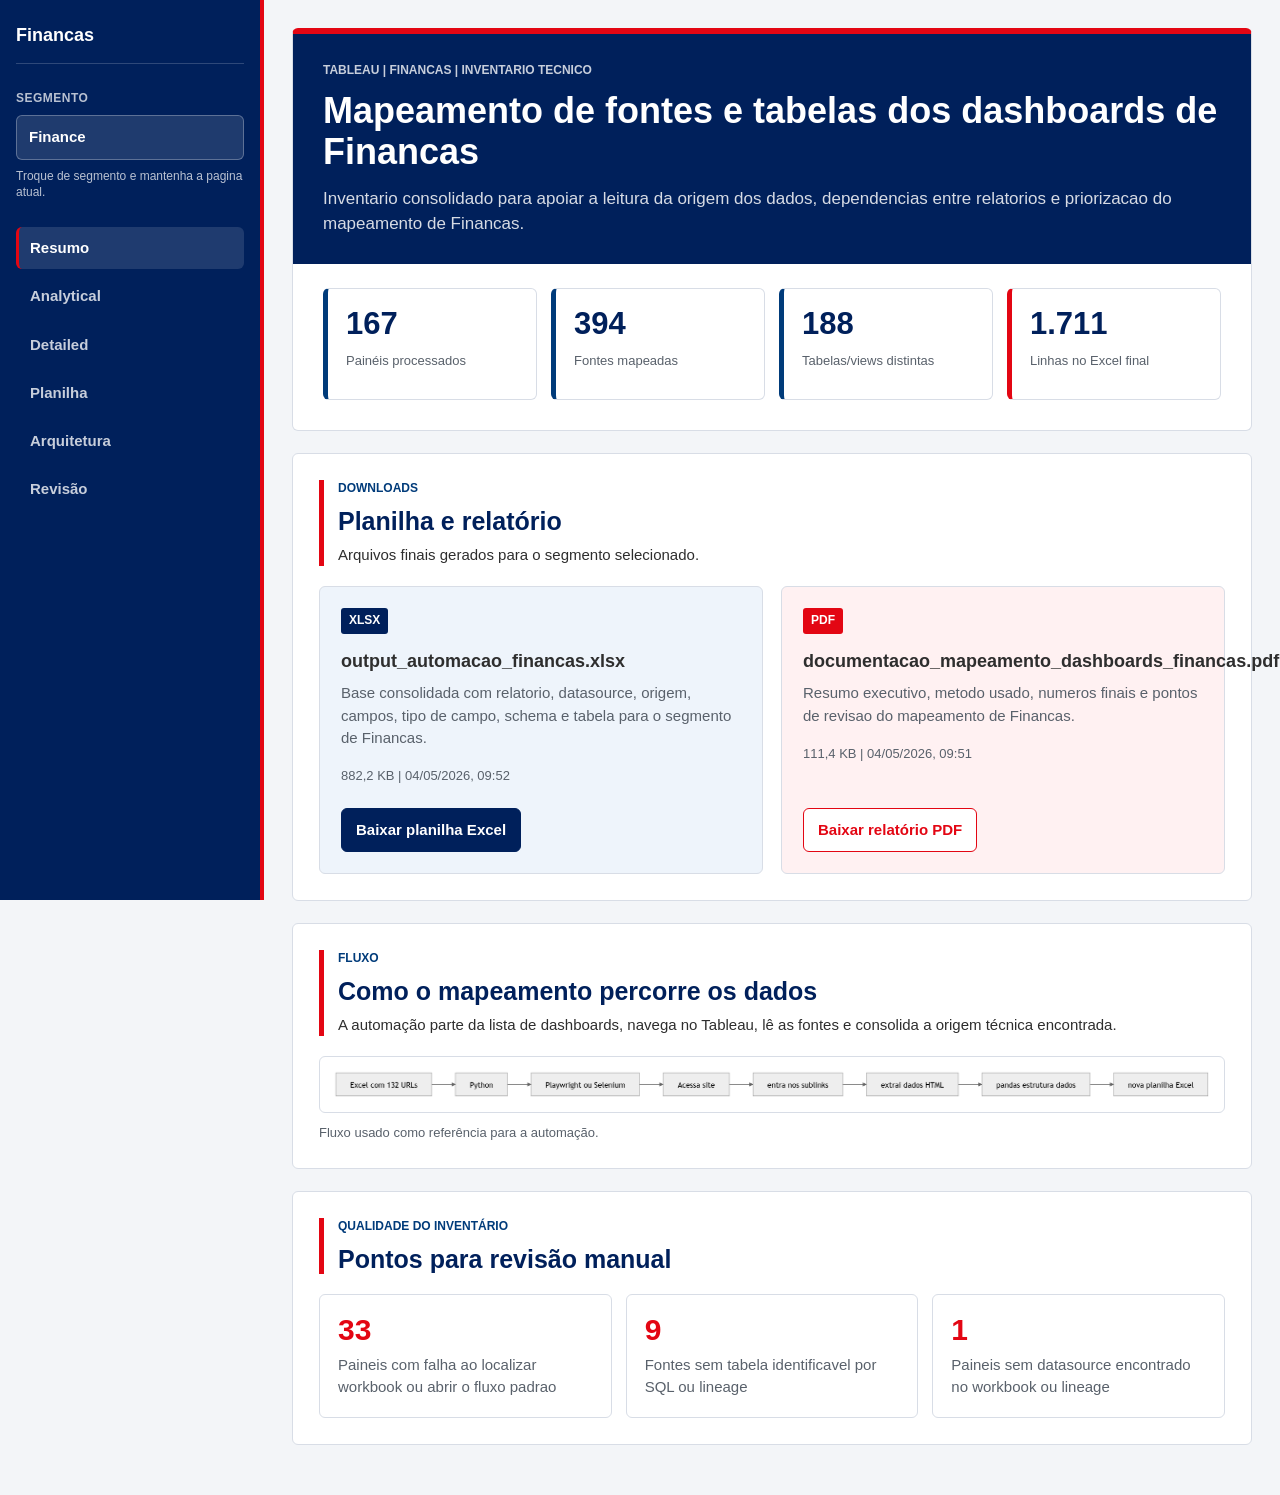
==== commit 49365be8: "publica melhorias do dashboard e renomeia projeto" ====
--- a/index.html
+++ b/index.html
@@ -3,8 +3,8 @@
 <head>
   <meta charset="utf-8">
   <meta name="viewport" content="width=device-width, initial-scale=1">
-  <title>Mapeamento de Dashboards Tableau</title>
-  <link rel="stylesheet" href="./styles.css?v=20260424-segments">
+  <title>mapeamento-migracao-powerbi</title>
+  <link rel="stylesheet" href="./styles.css?v=20260504-segments-lineage">
 </head>
 <body data-page="summary">
   <aside class="sidebar" aria-label="Menu principal">
@@ -15,8 +15,12 @@
     </div>
 
     <div class="segment-switch" aria-label="Escolher segmento">
-      <a class="segment-chip" data-segment-link="finance" href="./index.html?segment=finance">Finance</a>
-      <a class="segment-chip" data-segment-link="hr" href="./index.html?segment=hr">HR</a>
+      <label class="segment-switch-label" for="segmentSelect">Segmento</label>
+      <select id="segmentSelect" data-segment-select>
+        <option value="finance">Finance</option>
+        <option value="hr">HR</option>
+      </select>
+      <p class="segment-switch-hint" data-segment-hint>Troque de segmento e mantenha a pagina atual.</p>
     </div>
 
     <nav>
@@ -122,6 +126,6 @@
     </section>
   </main>
 
-  <script src="./app.js?v=20260424-segments"></script>
+  <script src="./app.js?v=20260504-segments-lineage"></script>
 </body>
 </html>
--- a/styles.css
+++ b/styles.css
@@ -75,24 +75,42 @@
   gap: 8px;
 }
 
-.segment-chip {
-  border: 1px solid rgba(255, 255, 255, 0.24);
-  border-radius: var(--radius);
-  color: rgba(255, 255, 255, 0.78);
-  font-size: 13px;
-  font-weight: 700;
-  padding: 9px 11px;
-  text-decoration: none;
-}
-
-.segment-chip:hover,
-.segment-chip.active {
+.segment-switch-label {
+  color: rgba(255, 255, 255, 0.72);
+  font-size: 12px;
+  font-weight: 700;
+  letter-spacing: 0.04em;
+  text-transform: uppercase;
+}
+
+.segment-switch select {
+  appearance: none;
   background: rgba(255, 255, 255, 0.12);
-  border-color: rgba(255, 255, 255, 0.42);
+  border: 1px solid rgba(255, 255, 255, 0.28);
+  border-radius: var(--radius);
   color: #ffffff;
-}
-
-.segment-chip.is-disabled,
+  font: inherit;
+  font-weight: 700;
+  min-height: 44px;
+  padding: 10px 12px;
+}
+
+.segment-switch select:focus {
+  border-color: rgba(255, 255, 255, 0.52);
+  outline: 2px solid rgba(255, 255, 255, 0.28);
+}
+
+.segment-switch select option {
+  color: var(--ink);
+}
+
+.segment-switch-hint {
+  color: rgba(255, 255, 255, 0.72);
+  font-size: 12px;
+  line-height: 1.4;
+  margin: 0;
+}
+
 .button.is-disabled {
   cursor: not-allowed;
   opacity: 0.48;
@@ -472,7 +490,7 @@
 .filters {
   display: grid;
   gap: 14px;
-  grid-template-columns: 1.35fr repeat(3, minmax(0, 1fr));
+  grid-template-columns: minmax(240px, 1.4fr) repeat(5, minmax(150px, 1fr));
   margin-top: 18px;
 }
 
@@ -527,7 +545,7 @@
 .data-table {
   background: #ffffff;
   border-collapse: collapse;
-  min-width: 980px;
+  min-width: 1480px;
   width: 100%;
 }
 
@@ -566,6 +584,10 @@
 
 .wide-cell {
   min-width: 220px;
+}
+
+.field-list-cell {
+  min-width: 340px;
 }
 
 .status-pill {
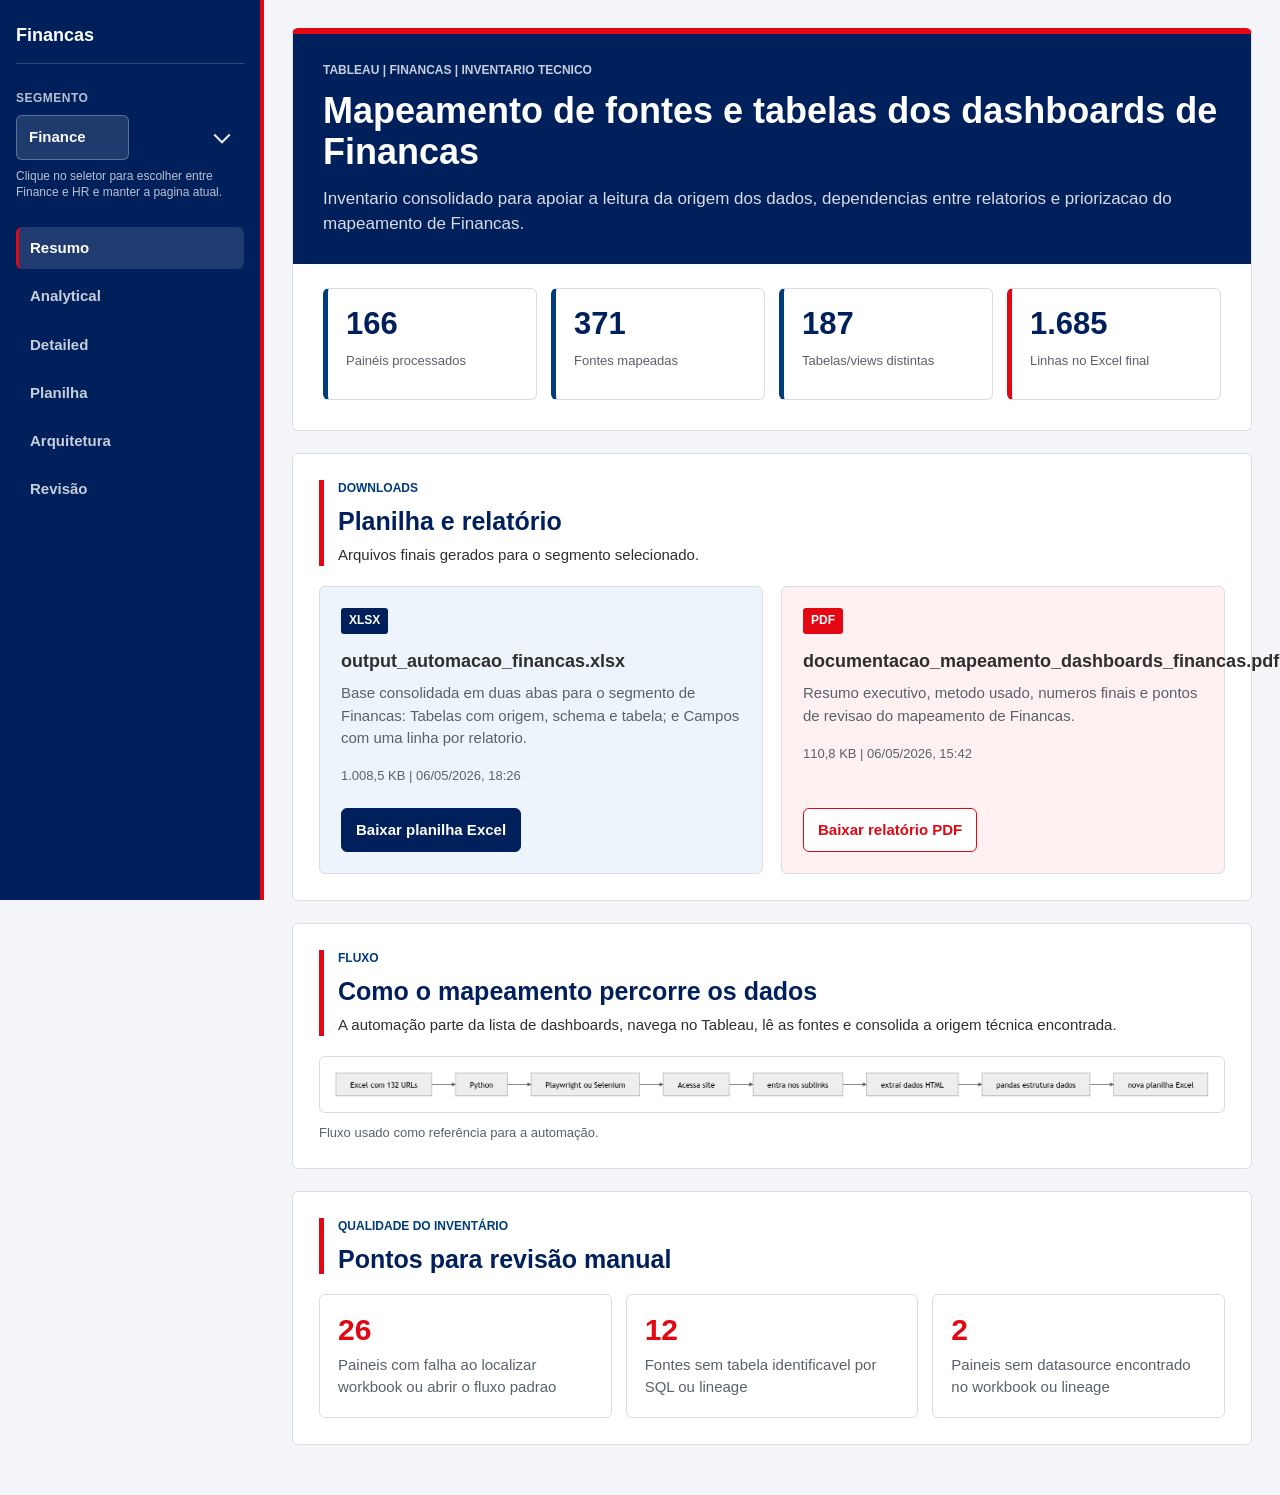
==== commit 3f68aeda: "ajusta workbook em duas abas e melhora dropdown" ====
--- a/index.html
+++ b/index.html
@@ -16,11 +16,13 @@
 
     <div class="segment-switch" aria-label="Escolher segmento">
       <label class="segment-switch-label" for="segmentSelect">Segmento</label>
-      <select id="segmentSelect" data-segment-select>
-        <option value="finance">Finance</option>
-        <option value="hr">HR</option>
-      </select>
-      <p class="segment-switch-hint" data-segment-hint>Troque de segmento e mantenha a pagina atual.</p>
+      <div class="segment-switch-control">
+        <select id="segmentSelect" data-segment-select>
+          <option value="finance">Finance</option>
+          <option value="hr">HR</option>
+        </select>
+      </div>
+      <p class="segment-switch-hint" data-segment-hint>Clique no seletor para escolher entre Finance e HR.</p>
     </div>
 
     <nav>
--- a/styles.css
+++ b/styles.css
@@ -75,6 +75,23 @@
   gap: 8px;
 }
 
+.segment-switch-control {
+  position: relative;
+}
+
+.segment-switch-control::after {
+  border-bottom: 2px solid rgba(255, 255, 255, 0.92);
+  border-right: 2px solid rgba(255, 255, 255, 0.92);
+  content: '';
+  height: 10px;
+  pointer-events: none;
+  position: absolute;
+  right: 16px;
+  top: 50%;
+  transform: translateY(-65%) rotate(45deg);
+  width: 10px;
+}
+
 .segment-switch-label {
   color: rgba(255, 255, 255, 0.72);
   font-size: 12px;
@@ -89,10 +106,11 @@
   border: 1px solid rgba(255, 255, 255, 0.28);
   border-radius: var(--radius);
   color: #ffffff;
+  cursor: pointer;
   font: inherit;
   font-weight: 700;
   min-height: 44px;
-  padding: 10px 12px;
+  padding: 10px 42px 10px 12px;
 }
 
 .segment-switch select:focus {
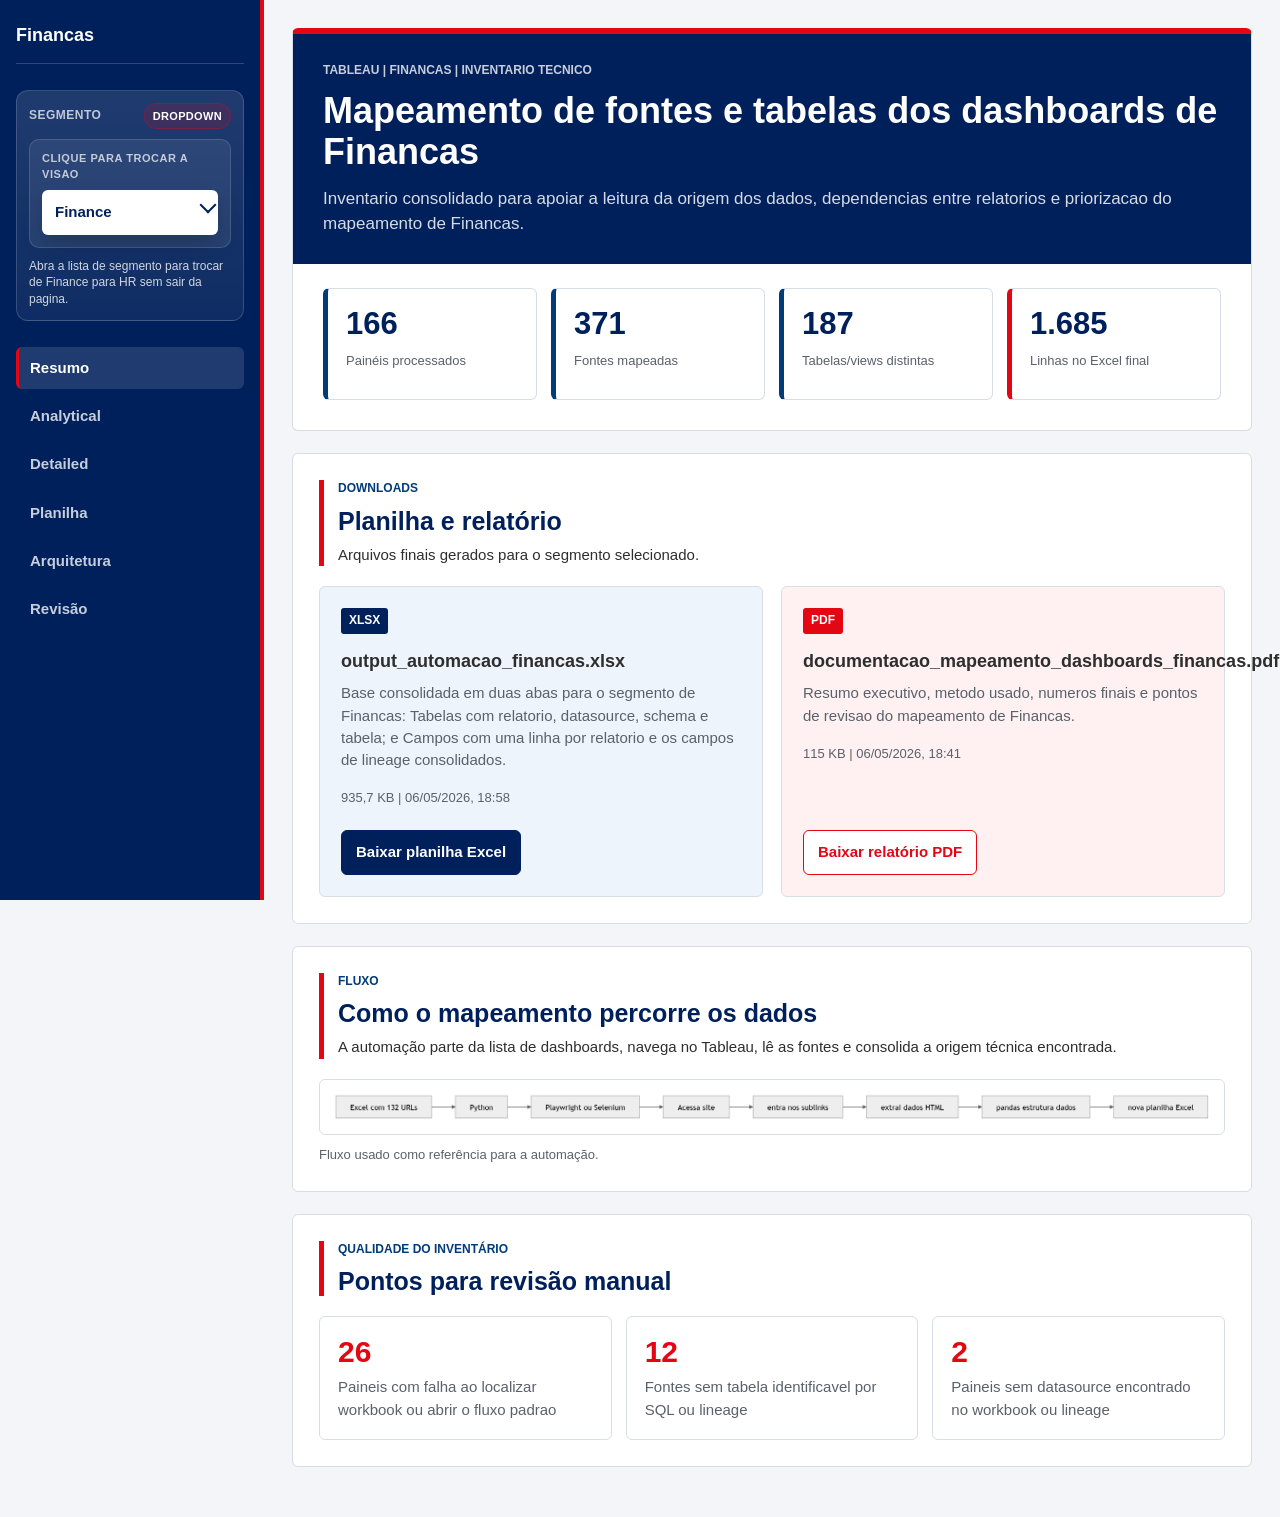
==== commit becf4a20: "ajusta aba campos e melhora dropdown" ====
--- a/index.html
+++ b/index.html
@@ -4,7 +4,7 @@
   <meta charset="utf-8">
   <meta name="viewport" content="width=device-width, initial-scale=1">
   <title>mapeamento-migracao-powerbi</title>
-  <link rel="stylesheet" href="./styles.css?v=20260504-segments-lineage">
+  <link rel="stylesheet" href="./styles.css?v=20260506-fields-dropdown">
 </head>
 <body data-page="summary">
   <aside class="sidebar" aria-label="Menu principal">
@@ -15,14 +15,18 @@
     </div>
 
     <div class="segment-switch" aria-label="Escolher segmento">
-      <label class="segment-switch-label" for="segmentSelect">Segmento</label>
+      <div class="segment-switch-head">
+        <label class="segment-switch-label" for="segmentSelect">Segmento</label>
+        <span class="segment-switch-badge">Dropdown</span>
+      </div>
       <div class="segment-switch-control">
-        <select id="segmentSelect" data-segment-select>
+        <span class="segment-switch-prefix">Clique para trocar a visao</span>
+        <select id="segmentSelect" data-segment-select aria-describedby="segmentHint">
           <option value="finance">Finance</option>
           <option value="hr">HR</option>
         </select>
       </div>
-      <p class="segment-switch-hint" data-segment-hint>Clique no seletor para escolher entre Finance e HR.</p>
+      <p class="segment-switch-hint" id="segmentHint" data-segment-hint>Abra a lista de segmento para trocar entre Finance e HR.</p>
     </div>
 
     <nav>
@@ -128,6 +132,6 @@
     </section>
   </main>
 
-  <script src="./app.js?v=20260504-segments-lineage"></script>
+  <script src="./app.js?v=20260506-fields-dropdown"></script>
 </body>
 </html>
--- a/styles.css
+++ b/styles.css
@@ -71,24 +71,41 @@
 }
 
 .segment-switch {
+  background: linear-gradient(180deg, rgba(255, 255, 255, 0.12), rgba(255, 255, 255, 0.06));
+  border: 1px solid rgba(255, 255, 255, 0.16);
+  border-radius: 12px;
+  display: grid;
+  gap: 10px;
+  padding: 12px;
+}
+
+.segment-switch-head {
+  align-items: center;
+  display: flex;
+  gap: 10px;
+  justify-content: space-between;
+}
+
+.segment-switch-control {
+  background: rgba(255, 255, 255, 0.08);
+  border: 1px solid rgba(255, 255, 255, 0.14);
+  border-radius: 10px;
   display: grid;
   gap: 8px;
-}
-
-.segment-switch-control {
+  padding: 10px 12px 12px;
   position: relative;
 }
 
 .segment-switch-control::after {
-  border-bottom: 2px solid rgba(255, 255, 255, 0.92);
-  border-right: 2px solid rgba(255, 255, 255, 0.92);
+  border-bottom: 2px solid var(--sodexo-blue);
+  border-right: 2px solid var(--sodexo-blue);
   content: '';
   height: 10px;
   pointer-events: none;
   position: absolute;
   right: 16px;
-  top: 50%;
-  transform: translateY(-65%) rotate(45deg);
+  top: calc(50% + 12px);
+  transform: translateY(-50%) rotate(45deg);
   width: 10px;
 }
 
@@ -100,12 +117,33 @@
   text-transform: uppercase;
 }
 
+.segment-switch-badge {
+  background: rgba(227, 6, 19, 0.16);
+  border: 1px solid rgba(227, 6, 19, 0.34);
+  border-radius: 999px;
+  color: #ffffff;
+  font-size: 11px;
+  font-weight: 700;
+  letter-spacing: 0.03em;
+  padding: 4px 8px;
+  text-transform: uppercase;
+}
+
+.segment-switch-prefix {
+  color: rgba(255, 255, 255, 0.72);
+  font-size: 11px;
+  font-weight: 700;
+  letter-spacing: 0.05em;
+  text-transform: uppercase;
+}
+
 .segment-switch select {
   appearance: none;
-  background: rgba(255, 255, 255, 0.12);
+  background: #ffffff;
   border: 1px solid rgba(255, 255, 255, 0.28);
   border-radius: var(--radius);
-  color: #ffffff;
+  box-shadow: 0 10px 22px rgba(0, 0, 0, 0.16);
+  color: var(--sodexo-blue);
   cursor: pointer;
   font: inherit;
   font-weight: 700;
@@ -113,9 +151,14 @@
   padding: 10px 42px 10px 12px;
 }
 
+.segment-switch select:hover {
+  border-color: rgba(0, 32, 91, 0.34);
+  transform: translateY(-1px);
+}
+
 .segment-switch select:focus {
-  border-color: rgba(255, 255, 255, 0.52);
-  outline: 2px solid rgba(255, 255, 255, 0.28);
+  border-color: rgba(0, 32, 91, 0.46);
+  outline: 3px solid rgba(255, 255, 255, 0.24);
 }
 
 .segment-switch select option {
@@ -123,7 +166,7 @@
 }
 
 .segment-switch-hint {
-  color: rgba(255, 255, 255, 0.72);
+  color: rgba(255, 255, 255, 0.8);
   font-size: 12px;
   line-height: 1.4;
   margin: 0;
@@ -508,7 +551,7 @@
 .filters {
   display: grid;
   gap: 14px;
-  grid-template-columns: minmax(240px, 1.4fr) repeat(5, minmax(150px, 1fr));
+  grid-template-columns: minmax(240px, 1.4fr) repeat(4, minmax(150px, 1fr));
   margin-top: 18px;
 }
 
@@ -563,7 +606,7 @@
 .data-table {
   background: #ffffff;
   border-collapse: collapse;
-  min-width: 1480px;
+  min-width: 1340px;
   width: 100%;
 }
 
